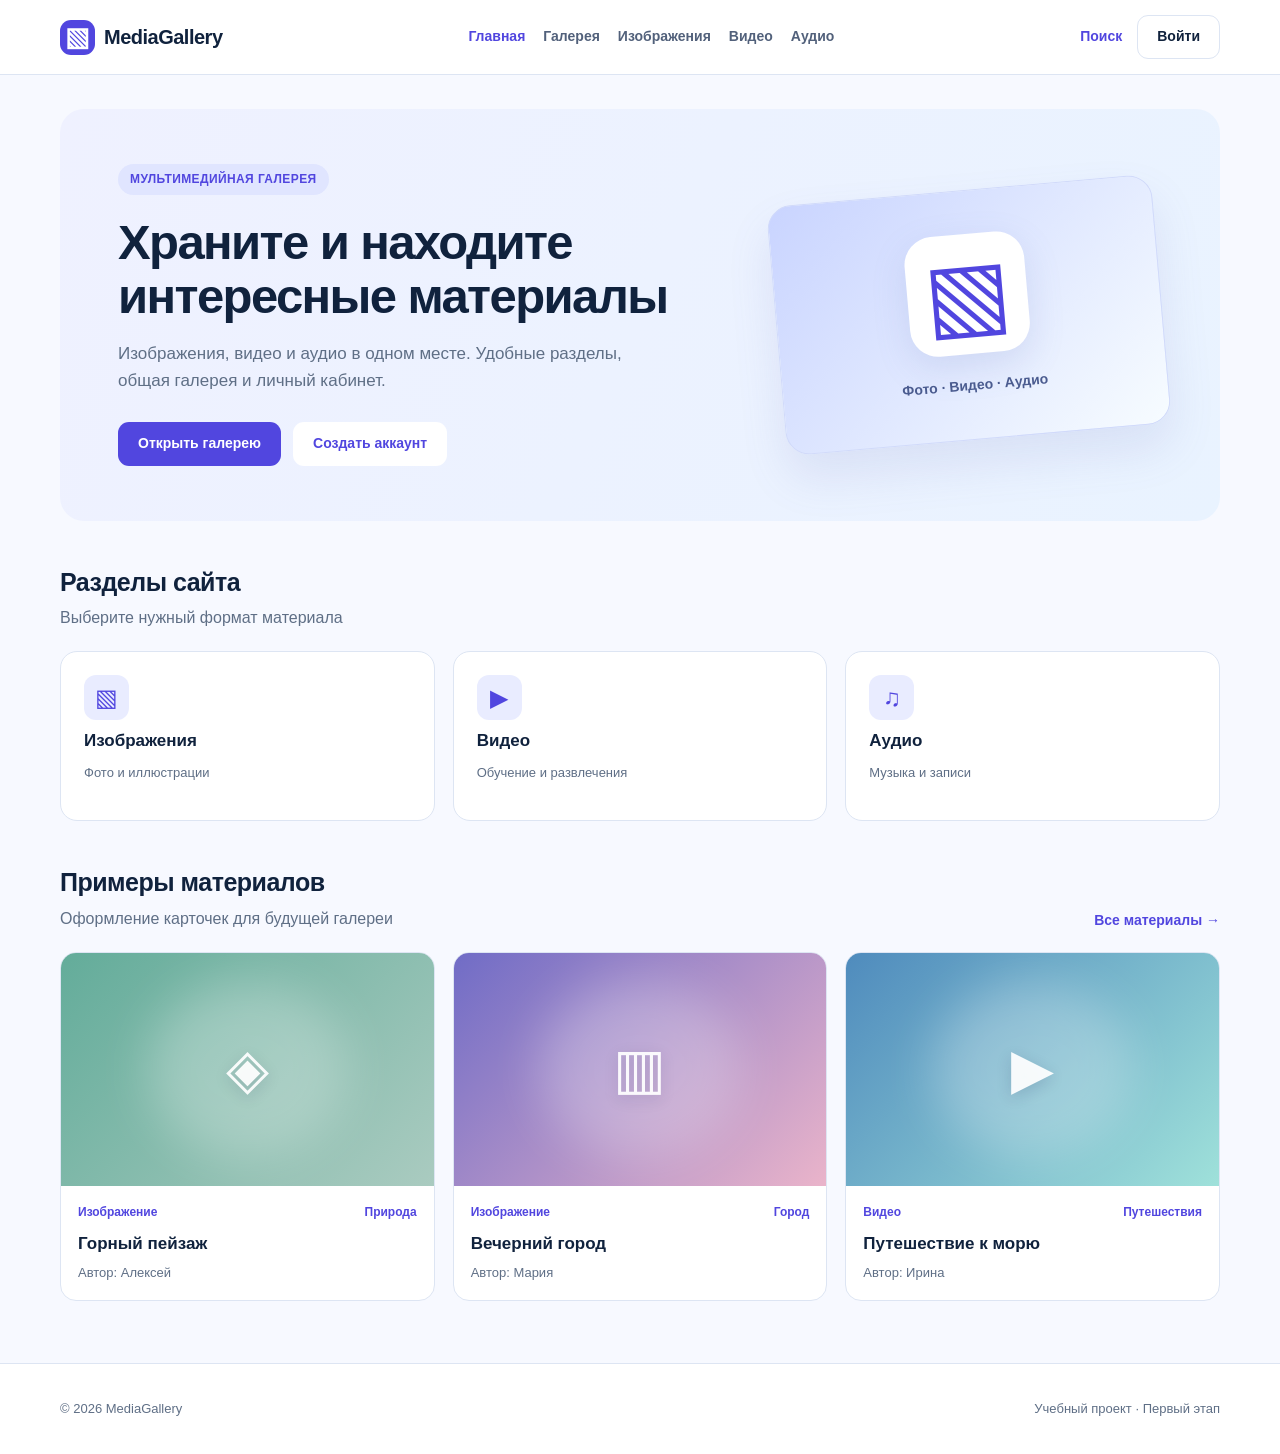
==== src/index.html @ 5745fc14 "Week 1: project structure, interface layouts and database schema" ====
<!DOCTYPE html>
<html lang="ru">
<head>
  <meta charset="UTF-8">
  <meta name="viewport" content="width=device-width, initial-scale=1.0">
  <meta name="description" content="MediaGallery — учебный проект мультимедийной галереи">
  <title>Главная — MediaGallery</title>
  <link rel="icon" type="image/svg+xml" href="assets/media/favicon.svg">
  <link rel="stylesheet" href="assets/css/style.css">
  <script src="assets/js/main.js" defer></script>
</head>
<body>
  <header class="site-header">
    <div class="container header-row">
      <a class="brand" href="index.html"><span class="brand-icon">▧</span> MediaGallery</a>
      <nav class="desktop-menu" aria-label="Основное меню">
        <a href="index.html" class="active" aria-current="page">Главная</a>
<a href="pages/gallery.html">Галерея</a>
<a href="pages/images.html">Изображения</a>
<a href="pages/videos.html">Видео</a>
<a href="pages/audio.html">Аудио</a>
      </nav>
      <div class="header-actions">
        <a class="header-link" href="pages/search.html">Поиск</a>
        <a class="button button--outline header-login" href="pages/login.html">Войти</a>
        <button class="menu-toggle" type="button" data-menu-toggle aria-label="Открыть меню" aria-expanded="false" aria-controls="mobile-menu">☰</button>
      </div>
    </div>
    <nav id="mobile-menu" class="mobile-menu container" aria-label="Мобильное меню" hidden>
      <a href="index.html" class="active" aria-current="page">Главная</a>
<a href="pages/gallery.html">Галерея</a>
<a href="pages/images.html">Изображения</a>
<a href="pages/videos.html">Видео</a>
<a href="pages/audio.html">Аудио</a>
<a href="pages/search.html">Поиск</a>
<a href="pages/login.html">Вход</a>
<a href="pages/register.html">Регистрация</a>
<a href="pages/profile.html">Личный кабинет</a>
<a href="pages/upload.html">Добавить материал</a>
    </nav>
  </header>
  <main class="container"><section class="hero">
  <div class="hero-copy"><span class="eyebrow">Мультимедийная галерея</span>
    <h1>Храните и находите интересные материалы</h1>
    <p>Изображения, видео и аудио в одном месте. Удобные разделы, общая галерея и личный кабинет.</p>
    <div class="hero-actions">
      <a class="button button--primary" href="pages/gallery.html">Открыть галерею</a>
      <a class="button button--light" href="pages/register.html">Создать аккаунт</a>
    </div>
  </div>
  <div class="hero-picture" aria-hidden="true"><div class="hero-symbol">▧</div><div class="hero-caption">Фото · Видео · Аудио</div></div>
</section>
<section class="section-block"><div class="section-heading"><h2>Разделы сайта</h2><p>Выберите нужный формат материала</p></div>
<div class="category-grid">
<a class="category-item" href="pages/images.html"><span class="category-icon">▧</span><strong>Изображения</strong><span>Фото и иллюстрации</span></a>
<a class="category-item" href="pages/videos.html"><span class="category-icon">▶</span><strong>Видео</strong><span>Обучение и развлечения</span></a>
<a class="category-item" href="pages/audio.html"><span class="category-icon">♫</span><strong>Аудио</strong><span>Музыка и записи</span></a>
</div></section>
<section class="section-block"><div class="section-heading section-heading--row"><div><h2>Примеры материалов</h2><p>Оформление карточек для будущей галереи</p></div><a class="text-link" href="pages/gallery.html">Все материалы →</a></div><div class="card-grid"><article class="media-card">
  <a class="card-image card-image--nature" href="pages/images.html" aria-label="Открыть раздел изображение"><span>◈</span></a>
  <div class="card-content">
    <div class="card-details"><span>Изображение</span><span>Природа</span></div>
    <h3>Горный пейзаж</h3>
    <p>Автор: Алексей</p>
  </div>
</article>
<article class="media-card">
  <a class="card-image card-image--city" href="pages/images.html" aria-label="Открыть раздел изображение"><span>▥</span></a>
  <div class="card-content">
    <div class="card-details"><span>Изображение</span><span>Город</span></div>
    <h3>Вечерний город</h3>
    <p>Автор: Мария</p>
  </div>
</article>
<article class="media-card">
  <a class="card-image card-image--water" href="pages/videos.html" aria-label="Открыть раздел видео"><span>▶</span></a>
  <div class="card-content">
    <div class="card-details"><span>Видео</span><span>Путешествия</span></div>
    <h3>Путешествие к морю</h3>
    <p>Автор: Ирина</p>
  </div>
</article></div></section></main>
  <footer class="site-footer">
    <div class="container footer-row"><span>© 2026 MediaGallery</span><span>Учебный проект · Первый этап</span></div>
  </footer>
</body>
</html>
---- src/assets/css/style.css ----
:root {
  --background: #f7f9ff;
  --surface: #ffffff;
  --text: #10223d;
  --muted: #5f6f86;
  --primary: #5146df;
  --border: #dde5f3;
}
* { box-sizing: border-box; }
[hidden] { display: none !important; }
html { scroll-behavior: smooth; }
body { margin: 0; background: var(--background); color: var(--text); font: 16px/1.55 Arial, sans-serif; }
a { text-decoration: none; color: inherit; }
button, input, select, textarea { font: inherit; }
button { cursor: pointer; }
button:disabled { cursor: not-allowed; opacity: .55; }
.container { width: min(1160px, calc(100% - 40px)); margin-inline: auto; }
.site-header { background: var(--surface); border-bottom: 1px solid var(--border); position: relative; z-index: 5; }
.header-row { display: flex; align-items: center; justify-content: space-between; min-height: 74px; gap: 20px; }
.brand { display: inline-flex; align-items: center; gap: 9px; font-weight: 800; font-size: 20px; letter-spacing: -.5px; white-space: nowrap; }
.brand-icon { display: grid; place-items: center; width: 35px; height: 35px; background: var(--primary); border-radius: 11px; color: white; font-size: 26px; line-height: 1; }
.desktop-menu { display: flex; align-items: center; gap: 18px; }
.desktop-menu a { font-size: 14px; color: #52617b; font-weight: 600; }
.desktop-menu a:hover, .desktop-menu a.active { color: var(--primary); }
.header-actions { display: flex; align-items: center; gap: 15px; }
.header-link, .text-link { color: var(--primary); font-weight: 700; font-size: 14px; }
.button { display: inline-flex; justify-content: center; align-items: center; min-height: 42px; padding: 10px 19px; border-radius: 11px; font-size: 14px; font-weight: 700; border: 1px solid transparent; }
.button--primary { color: white; background: var(--primary); }
.button--primary:not(:disabled):hover { background: #4237c5; }
.button--outline { border-color: var(--border); background: white; }
.button--light { background: white; color: var(--primary); }
.menu-toggle { display: none; border: 0; background: #edf1ff; color: var(--primary); border-radius: 8px; width: 42px; height: 42px; font-size: 23px; }
.mobile-menu { padding-block: 12px 20px; display: grid; grid-template-columns: repeat(2, 1fr); gap: 6px; }
.mobile-menu a { padding: 10px 12px; border-radius: 8px; }
.mobile-menu a.active, .mobile-menu a:hover { background: #eaf0ff; color: var(--primary); }
main.container { min-height: calc(100vh - 166px); padding-block: 34px 62px; }
.hero { min-height: 368px; border-radius: 24px; padding: 55px 58px; background: linear-gradient(115deg,#eff1ff 0%,#e9f3ff 100%); display: grid; grid-template-columns: 1.3fr .8fr; align-items: center; gap: 30px; overflow: hidden; }
.eyebrow { display: inline-block; color: var(--primary); background: #e0e5ff; font-size: 12px; font-weight: 800; letter-spacing: .4px; text-transform: uppercase; border-radius: 999px; padding: 6px 12px; }
.hero h1 { margin: 20px 0 14px; font-size: clamp(31px,4vw,49px); line-height: 1.12; letter-spacing: -1.6px; max-width: 620px; }
.hero p { max-width: 540px; color: var(--muted); font-size: 17px; }
.hero-actions { display: flex; flex-wrap: wrap; gap: 12px; margin-top: 28px; }
.hero-picture { min-height: 250px; display: flex; flex-direction: column; justify-content: center; align-items: center; transform: rotate(-5deg); border: 1px solid #d1dafa; border-radius: 24px; background: linear-gradient(135deg,#c9d4ff,#f7fcff); box-shadow: 0 24px 45px #6673bd22; }
.hero-symbol { display: grid; place-items: center; background: white; color: var(--primary); width: 120px; height: 120px; border-radius: 28px; font-size: 92px; line-height: 1; box-shadow: 0 12px 35px #717dc02c; }
.hero-caption { margin-top: 21px; font-size: 14px; font-weight: 700; color: #4a5b8f; }
.section-block { margin-top: 42px; }
.section-heading { margin-bottom: 20px; }
.section-heading h2 { margin: 0 0 5px; font-size: 25px; letter-spacing: -.5px; }
.section-heading p, .page-heading p { margin: 0; color: var(--muted); }
.section-heading--row { display: flex; align-items: end; justify-content: space-between; gap: 18px; }
.category-grid { display: grid; grid-template-columns: repeat(3,1fr); gap: 18px; }
.category-item { display: flex; flex-direction: column; min-height: 170px; padding: 23px; gap: 8px; background: white; border: 1px solid var(--border); border-radius: 17px; transition: transform .18s; }
.category-item:hover,.media-card:hover { transform: translateY(-3px); }
.category-icon { display: grid; place-items: center; width: 45px; height: 45px; border-radius: 12px; background: #e9ecff; color: var(--primary); font-size: 24px; }
.category-item strong { font-size: 17px; }
.category-item > span:last-child { color: var(--muted); font-size: 13px; }
.card-grid { display: grid; grid-template-columns: repeat(3,minmax(0,1fr)); gap: 18px; }
.media-card { min-width: 0; border: 1px solid var(--border); border-radius: 16px; overflow: hidden; background: white; transition: transform .18s; }
.card-image { position: relative; display: grid; place-items: center; aspect-ratio: 16/10; overflow: hidden; }
.card-image::after { content: ""; position: absolute; inset: 12% 23%; border-radius: 50%; background: #ffffff40; filter: blur(24px); }
.card-image span { position: relative; z-index: 1; font-size: 56px; color: #ffffffed; text-shadow: 0 4px 15px #141b4b26; }
.card-image--nature { background: linear-gradient(135deg,#63ac9a,#aacbc0); }
.card-image--city { background: linear-gradient(135deg,#706cc6,#eab4ca); }
.card-image--water { background: linear-gradient(135deg,#4f8bbd,#9fe1da); }
.card-image--photo { background: linear-gradient(135deg,#6f89d9,#aeadff); }
.card-image--music { background: linear-gradient(135deg,#a063c1,#dd93cc); }
.card-image--forest { background: linear-gradient(135deg,#5b9d8e,#a9d1a2); }
.card-content { padding: 17px; }
.card-details { display: flex; justify-content: space-between; gap: 8px; color: var(--primary); font-size: 12px; font-weight: 700; }
.card-content h3 { margin: 10px 0 5px; font-size: 17px; }
.card-content p { margin: 0; color: var(--muted); font-size: 13px; }
.page-heading { padding-block: 25px 12px; }
.page-heading h1 { font-size: clamp(29px,4vw,40px); letter-spacing: -.8px; margin: 14px 0 7px; }
.form-panel, .profile-panel, .empty-state, .search-control { background: white; border: 1px solid var(--border); border-radius: 17px; }
.form-panel { width: min(480px,100%); padding: 27px; margin: 24px 0 10px; }
.form-panel--wide { width: min(700px,100%); }
.form-panel h2 { margin: 0 0 20px; font-size: 22px; }
.form-grid { display: grid; gap: 16px; }
.field { display: grid; gap: 7px; font-size: 14px; font-weight: 700; }
.field input,.field select,.field textarea { width: 100%; min-height: 43px; padding: 10px 12px; background: #f9faff; border: 1px solid #d8e1f3; border-radius: 9px; color: var(--text); outline-color: var(--primary); }
.field textarea { resize: vertical; }
.form-columns { display: grid; grid-template-columns: repeat(2,minmax(0,1fr)); gap: 15px; }
.form-grid .button { width: 100%; }
.form-note { color: var(--muted); font-size: 12px; margin: -5px 0 0; }
.under-form { margin-bottom: 0; font-size: 14px; }
.under-form a { color: var(--primary); font-weight: 700; }
.profile-panel { display: flex; align-items: center; gap: 18px; padding: 26px; margin-top: 20px; }
.profile-avatar { display: grid; place-items: center; flex: 0 0 70px; height: 70px; background: #e5e7ff; color: var(--primary); font-size: 21px; font-weight: 800; border-radius: 50%; }
.profile-panel h2 { margin: 0; font-size: 20px; }
.profile-panel p { margin: 5px 0 0; color: var(--muted); }
.empty-state { text-align: center; padding: 42px 20px; }
.empty-state > span { color: #a5b0de; font-size: 56px; display: inline-block; line-height: 1.2; }
.empty-state p { color: var(--muted); }
.search-layout { margin-top: 22px; display: grid; gap: 22px; }
.search-control { display: flex; align-items: center; gap: 10px; padding: 10px 17px; }
.search-control span { color: var(--primary); font-size: 25px; }
.search-control input { width: 100%; border: 0; outline: 0; min-height: 34px; background: none; }
.site-footer { border-top: 1px solid var(--border); background: white; color: var(--muted); font-size: 13px; }
.footer-row { min-height: 90px; display: flex; justify-content: space-between; align-items: center; gap: 12px; }
@media (max-width: 950px) {
  .desktop-menu, .header-link { display: none; }
  .menu-toggle { display: block; }
  .card-grid { grid-template-columns: repeat(2,minmax(0,1fr)); }
  .hero { padding: 40px; }
}
@media (max-width: 640px) {
  .container { width: calc(100% - 28px); }
  .header-row { min-height: 64px; }
  .header-login { display: none; }
  .brand { font-size: 18px; }
  main.container { padding-block: 20px 40px; }
  .hero { padding: 30px 23px; display: block; }
  .hero h1 { letter-spacing: -.8px; }
  .hero p { font-size: 15px; }
  .hero-picture { display: none; }
  .section-block { margin-top: 32px; }
  .category-grid, .card-grid, .form-columns { grid-template-columns: 1fr; }
  .section-heading--row { align-items: start; flex-direction: column; gap: 8px; }
  .form-panel { padding: 22px 18px; }
  .footer-row { padding-block: 22px; flex-direction: column; align-items: flex-start; justify-content: center; }
}
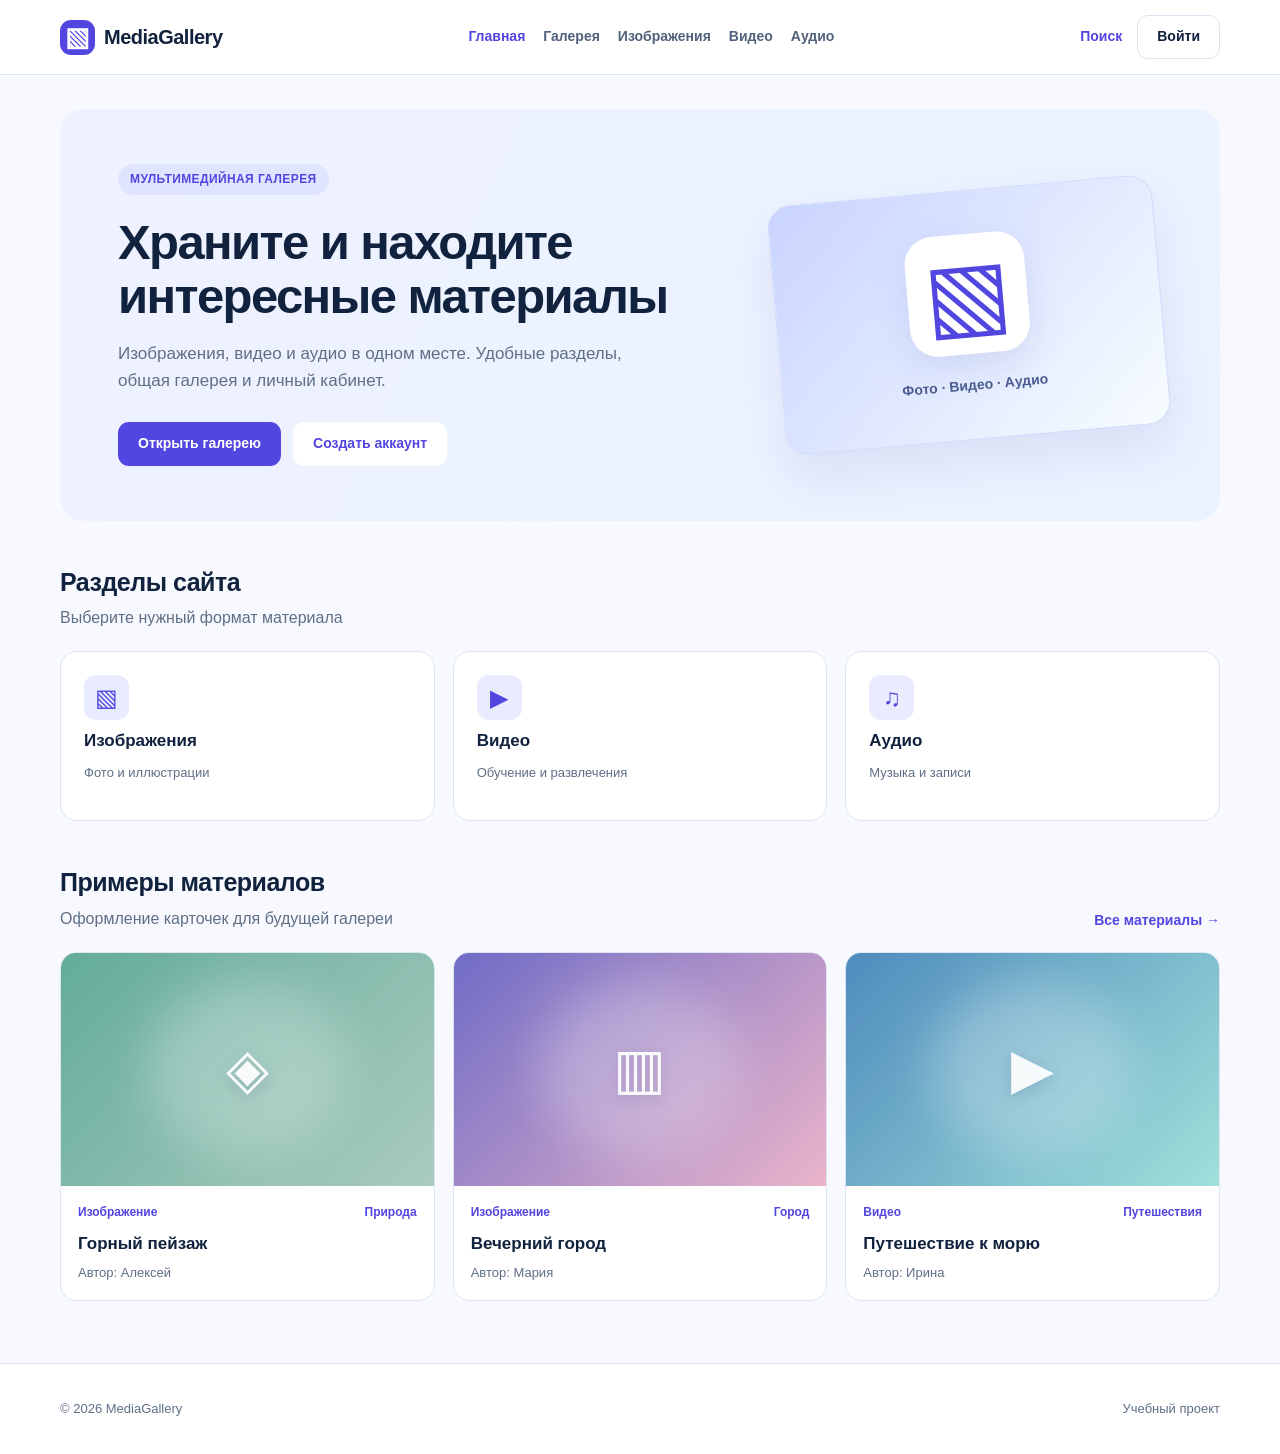
==== commit e987f555: "Week 2: users, database and materials gallery" ====
--- a/src/index.html
+++ b/src/index.html
@@ -81,7 +81,7 @@
   </div>
 </article></div></section></main>
   <footer class="site-footer">
-    <div class="container footer-row"><span>© 2026 MediaGallery</span><span>Учебный проект · Первый этап</span></div>
+    <div class="container footer-row"><span>© 2026 MediaGallery</span><span>Учебный проект</span></div>
   </footer>
 </body>
 </html>
--- a/src/assets/css/style.css
+++ b/src/assets/css/style.css
@@ -94,6 +94,23 @@
 .search-control { display: flex; align-items: center; gap: 10px; padding: 10px 17px; }
 .search-control span { color: var(--primary); font-size: 25px; }
 .search-control input { width: 100%; border: 0; outline: 0; min-height: 34px; background: none; }
+
+.form-message.message-error { color: #b42332; }
+.form-message { color: var(--muted); margin: 0; font-size: 14px; }
+.card-image--image { background: linear-gradient(135deg,#63ac9a,#aacbc0); }
+.card-image--video { background: linear-gradient(135deg,#4f8bbd,#9fe1da); }
+.card-image--audio { background: linear-gradient(135deg,#a063c1,#dd93cc); }
+.card-image img { width: 100%; height: 100%; object-fit: cover; position: absolute; inset: 0; z-index: 1; }
+.detail-panel { background: white; border: 1px solid var(--border); border-radius: 17px; padding: 28px; max-width: 840px; }
+.detail-panel h1 { margin: 0 0 8px; font-size: 29px; }
+.detail-meta { color: var(--muted); font-size: 14px; }
+.detail-view { margin-top: 24px; }
+.detail-media { display: block; max-width: 100%; max-height: 520px; width: auto; border-radius: 12px; }
+video.detail-media { width: 100%; background: #172039; }
+.detail-audio { width: 100%; }
+.profile-panel { flex-wrap: wrap; }
+#logout-button { margin-left: auto; }
+
 .site-footer { border-top: 1px solid var(--border); background: white; color: var(--muted); font-size: 13px; }
 .footer-row { min-height: 90px; display: flex; justify-content: space-between; align-items: center; gap: 12px; }
 @media (max-width: 950px) {
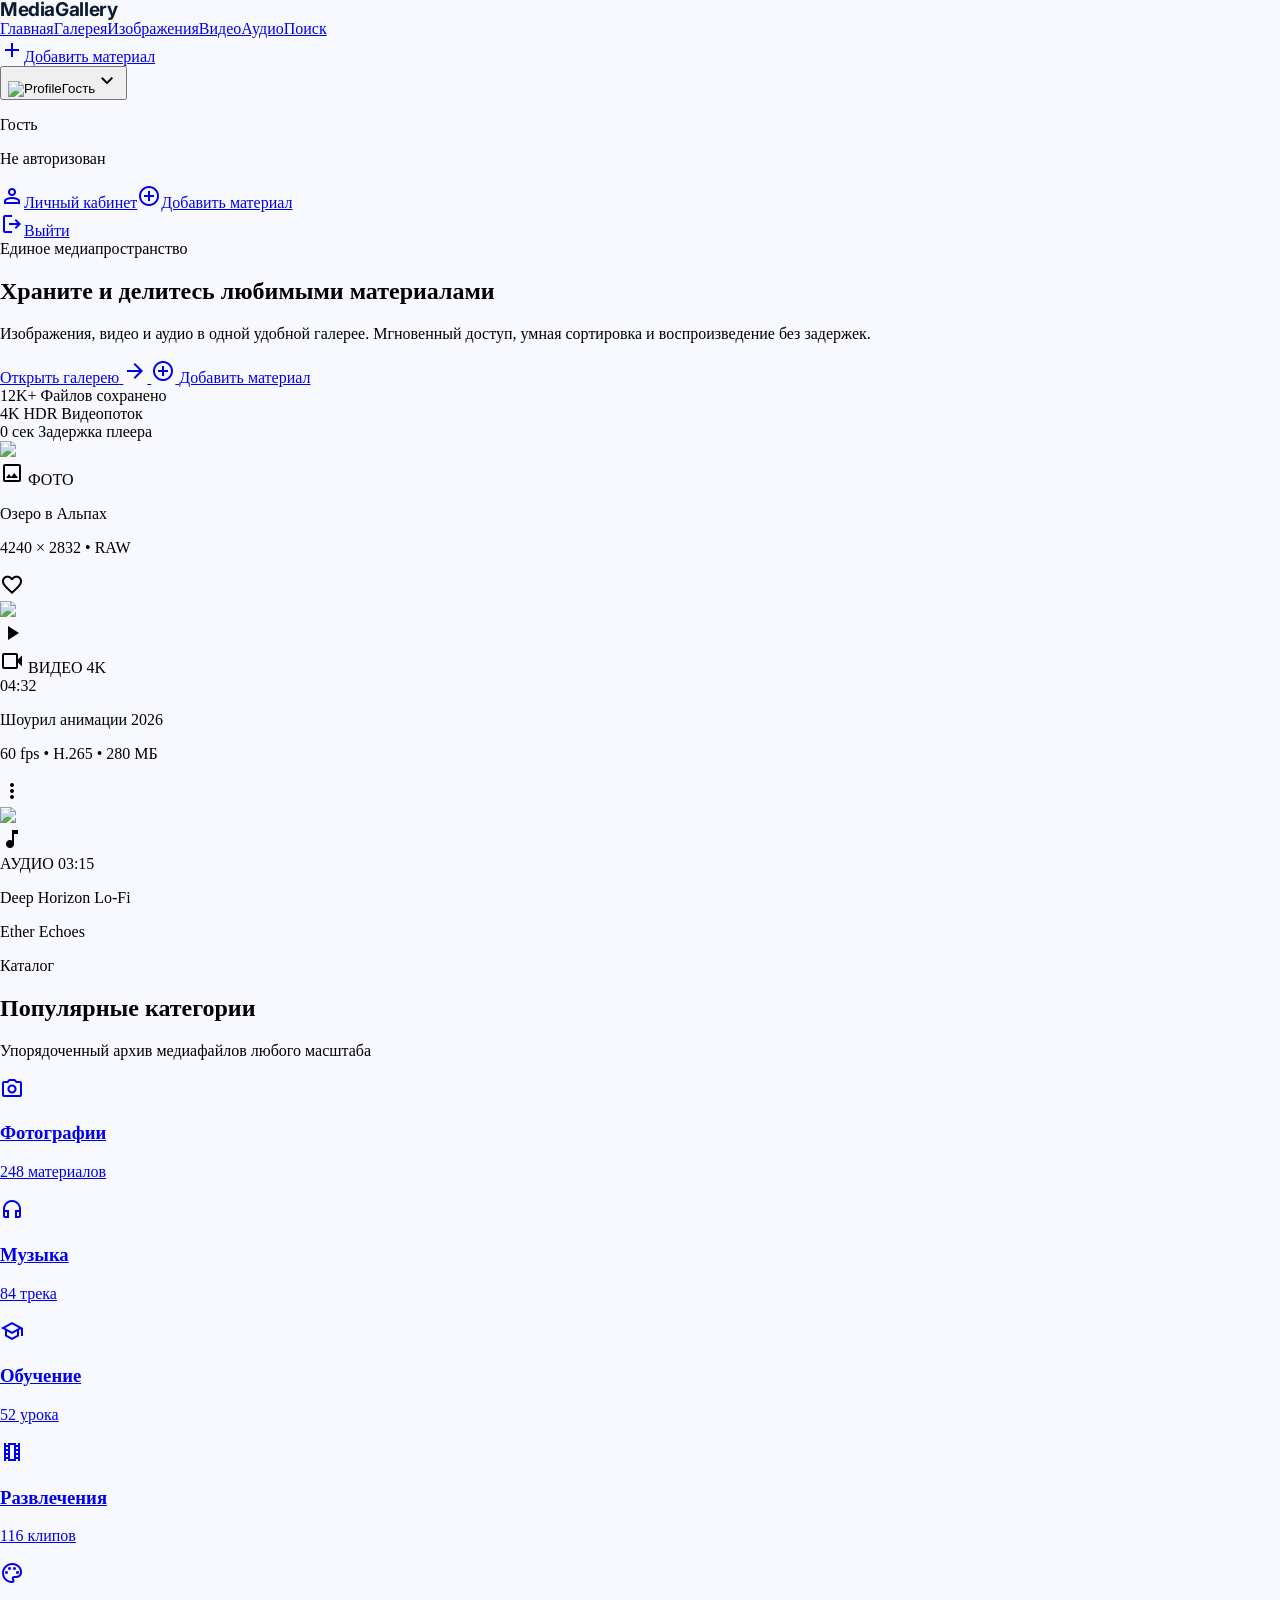
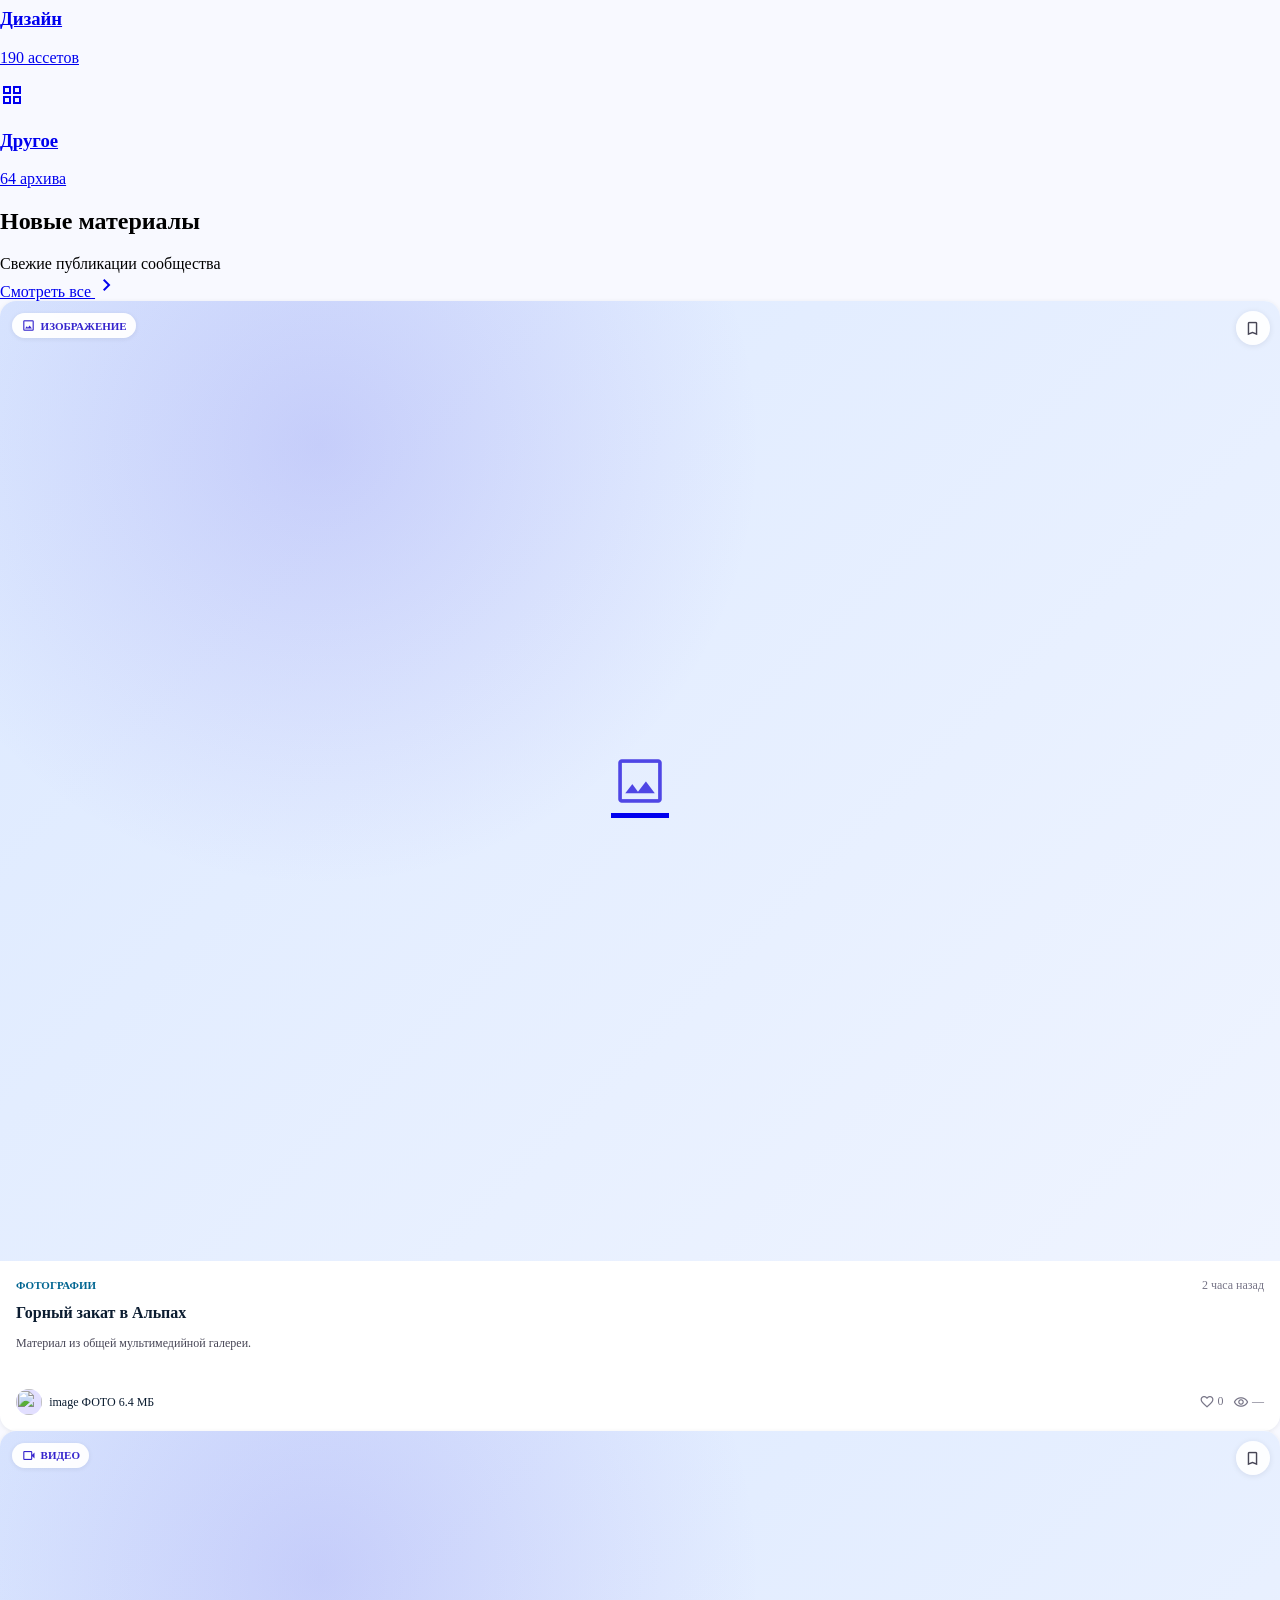
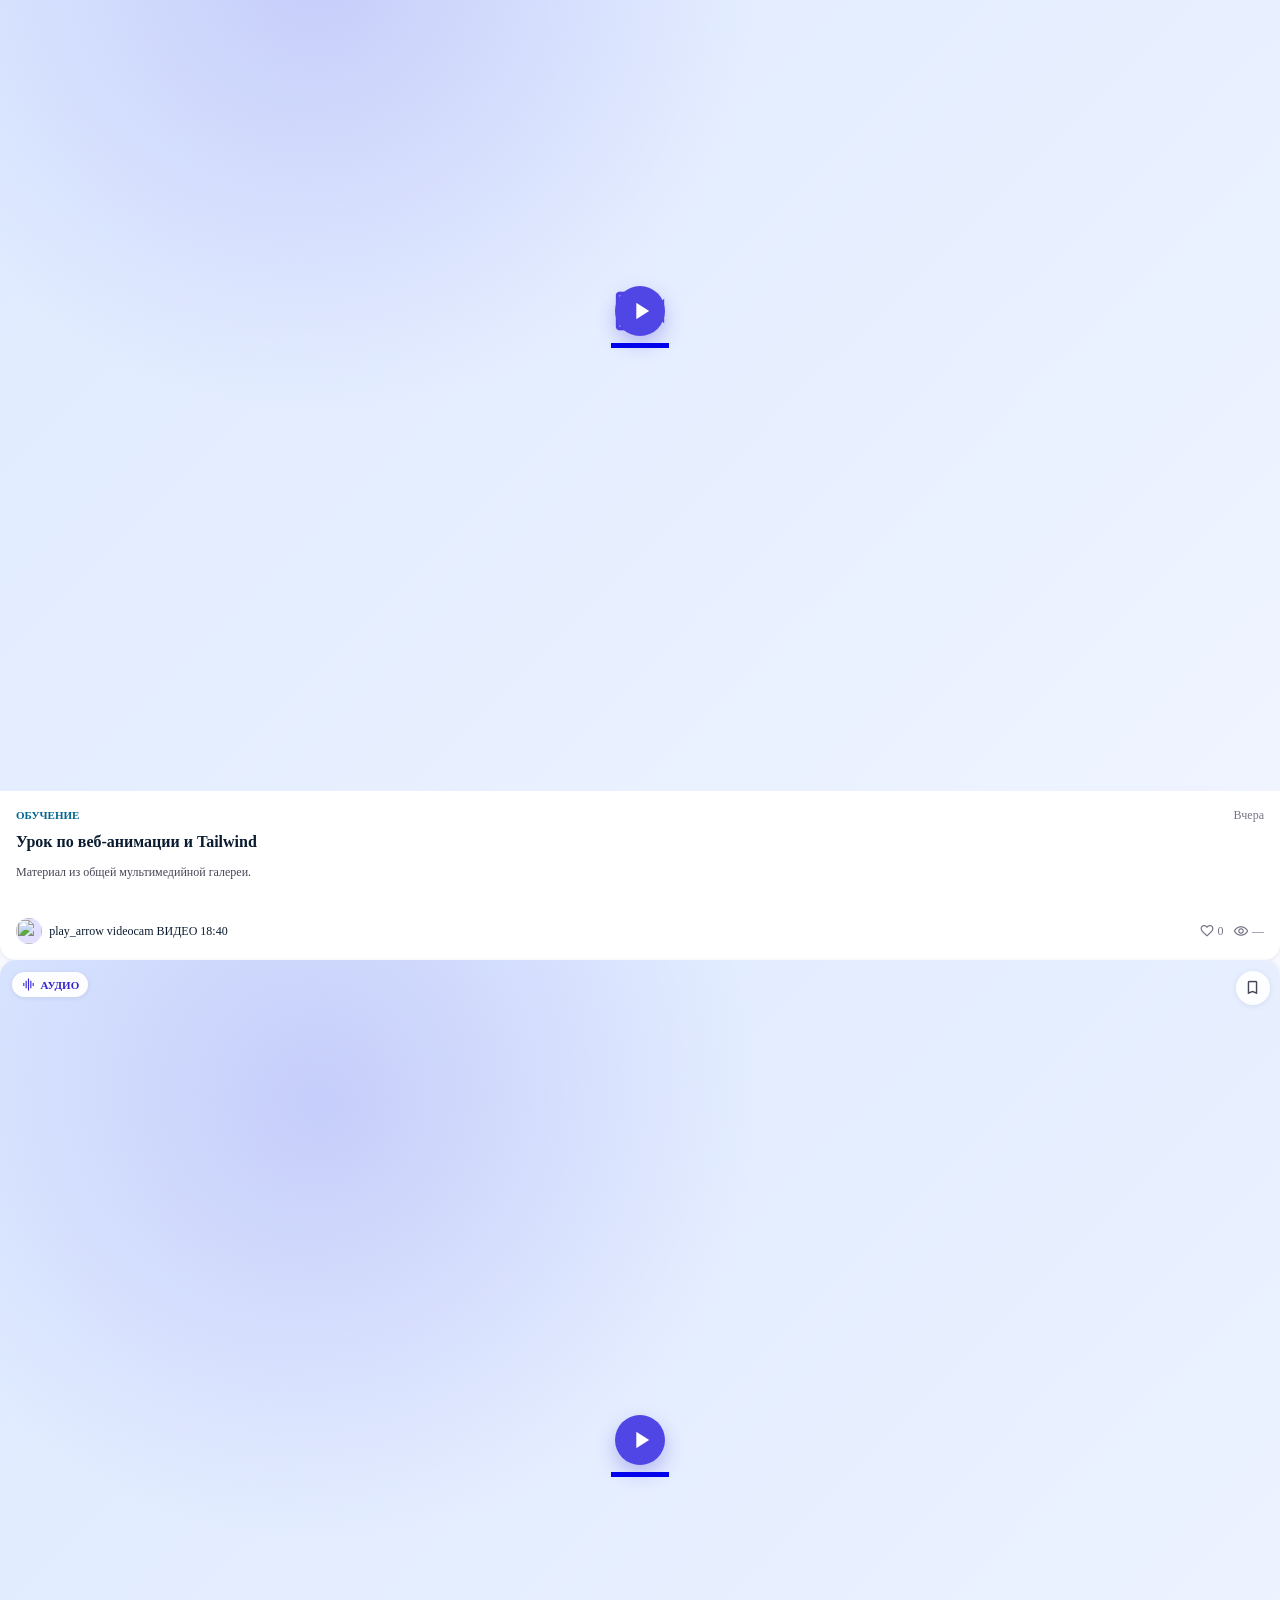
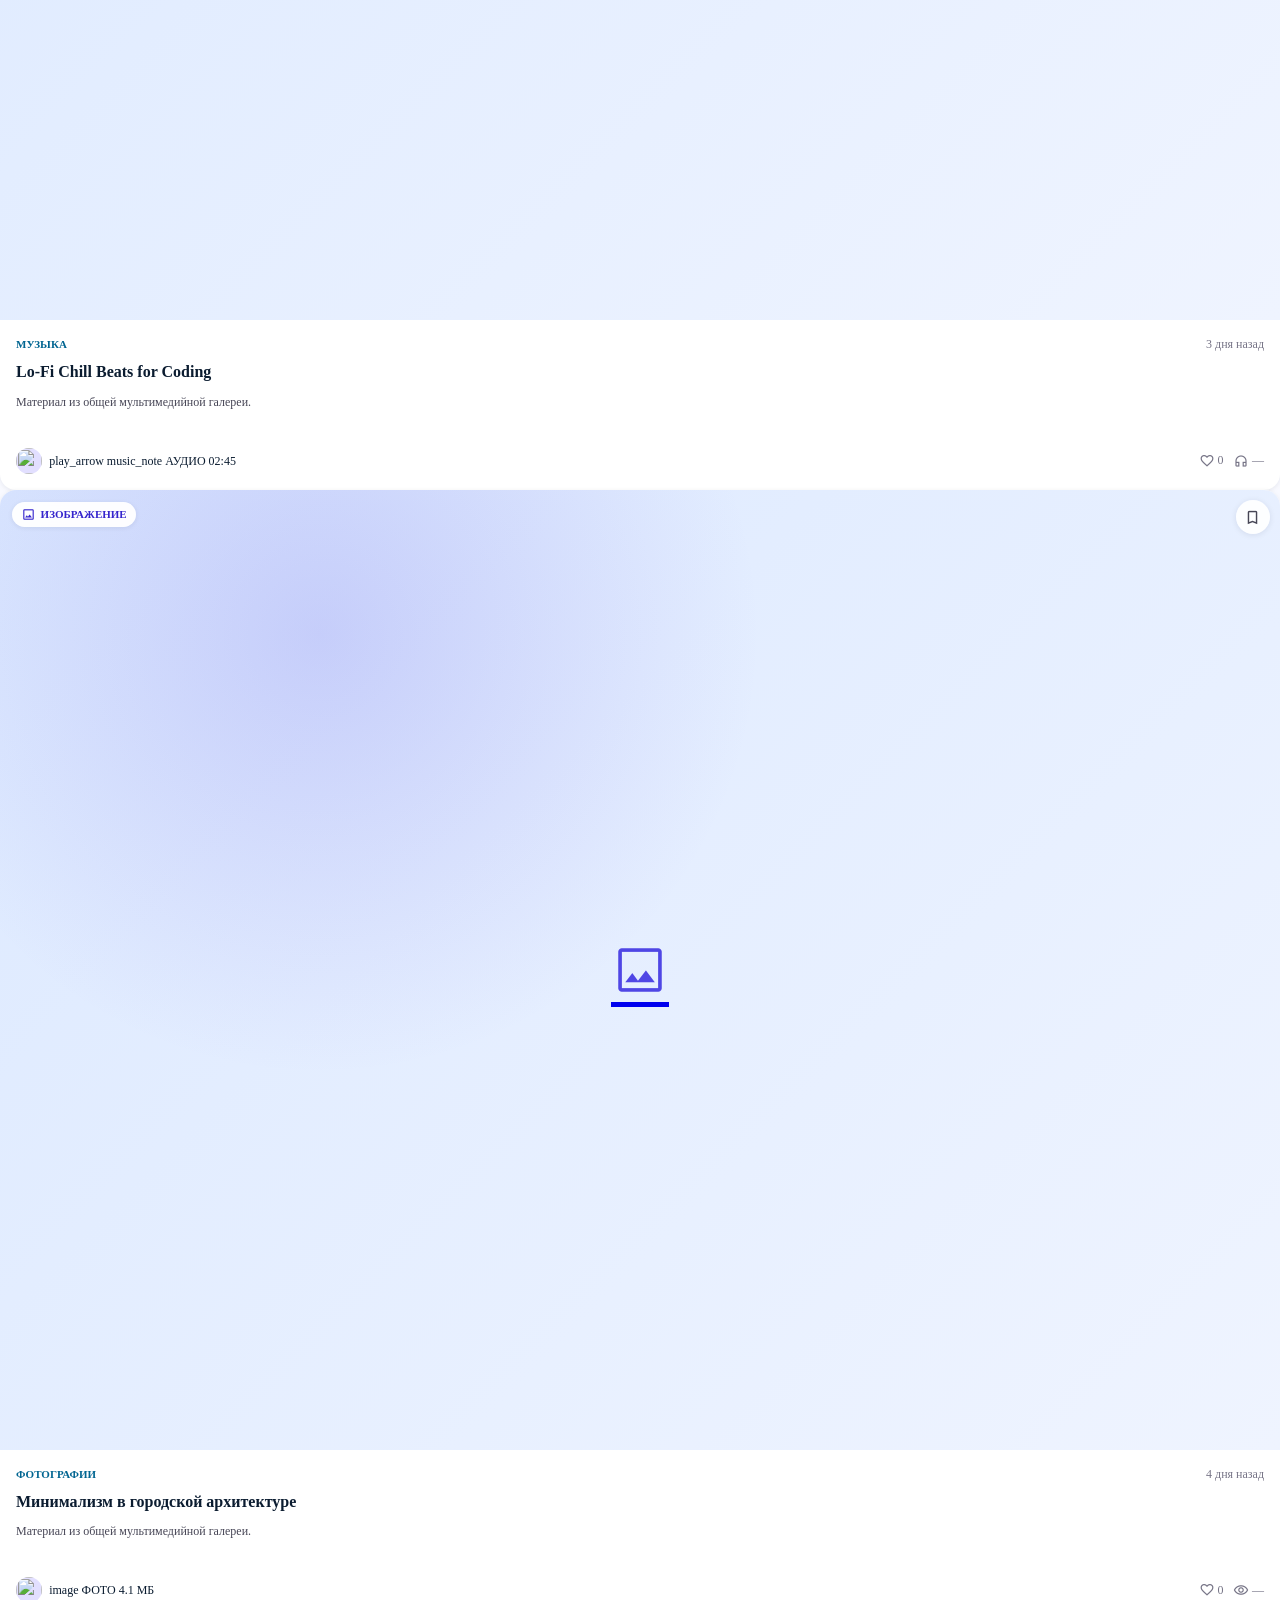
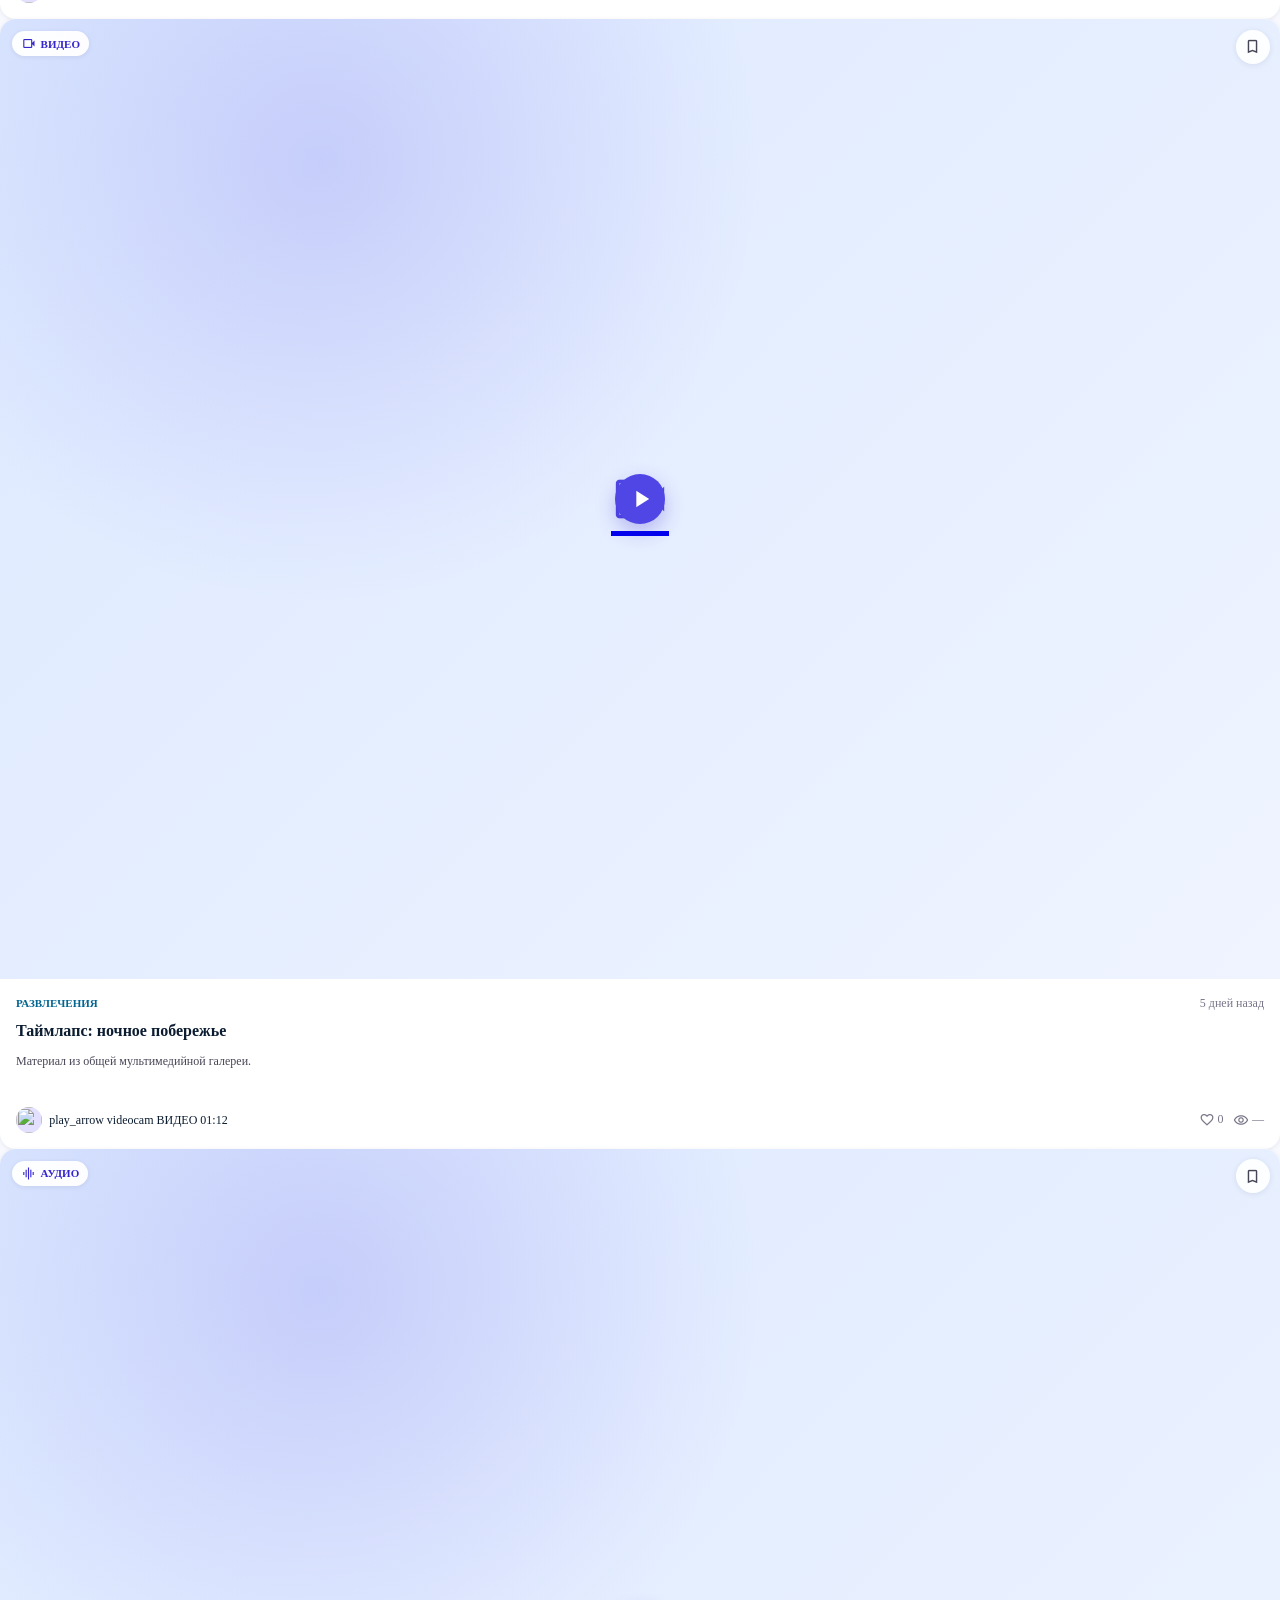
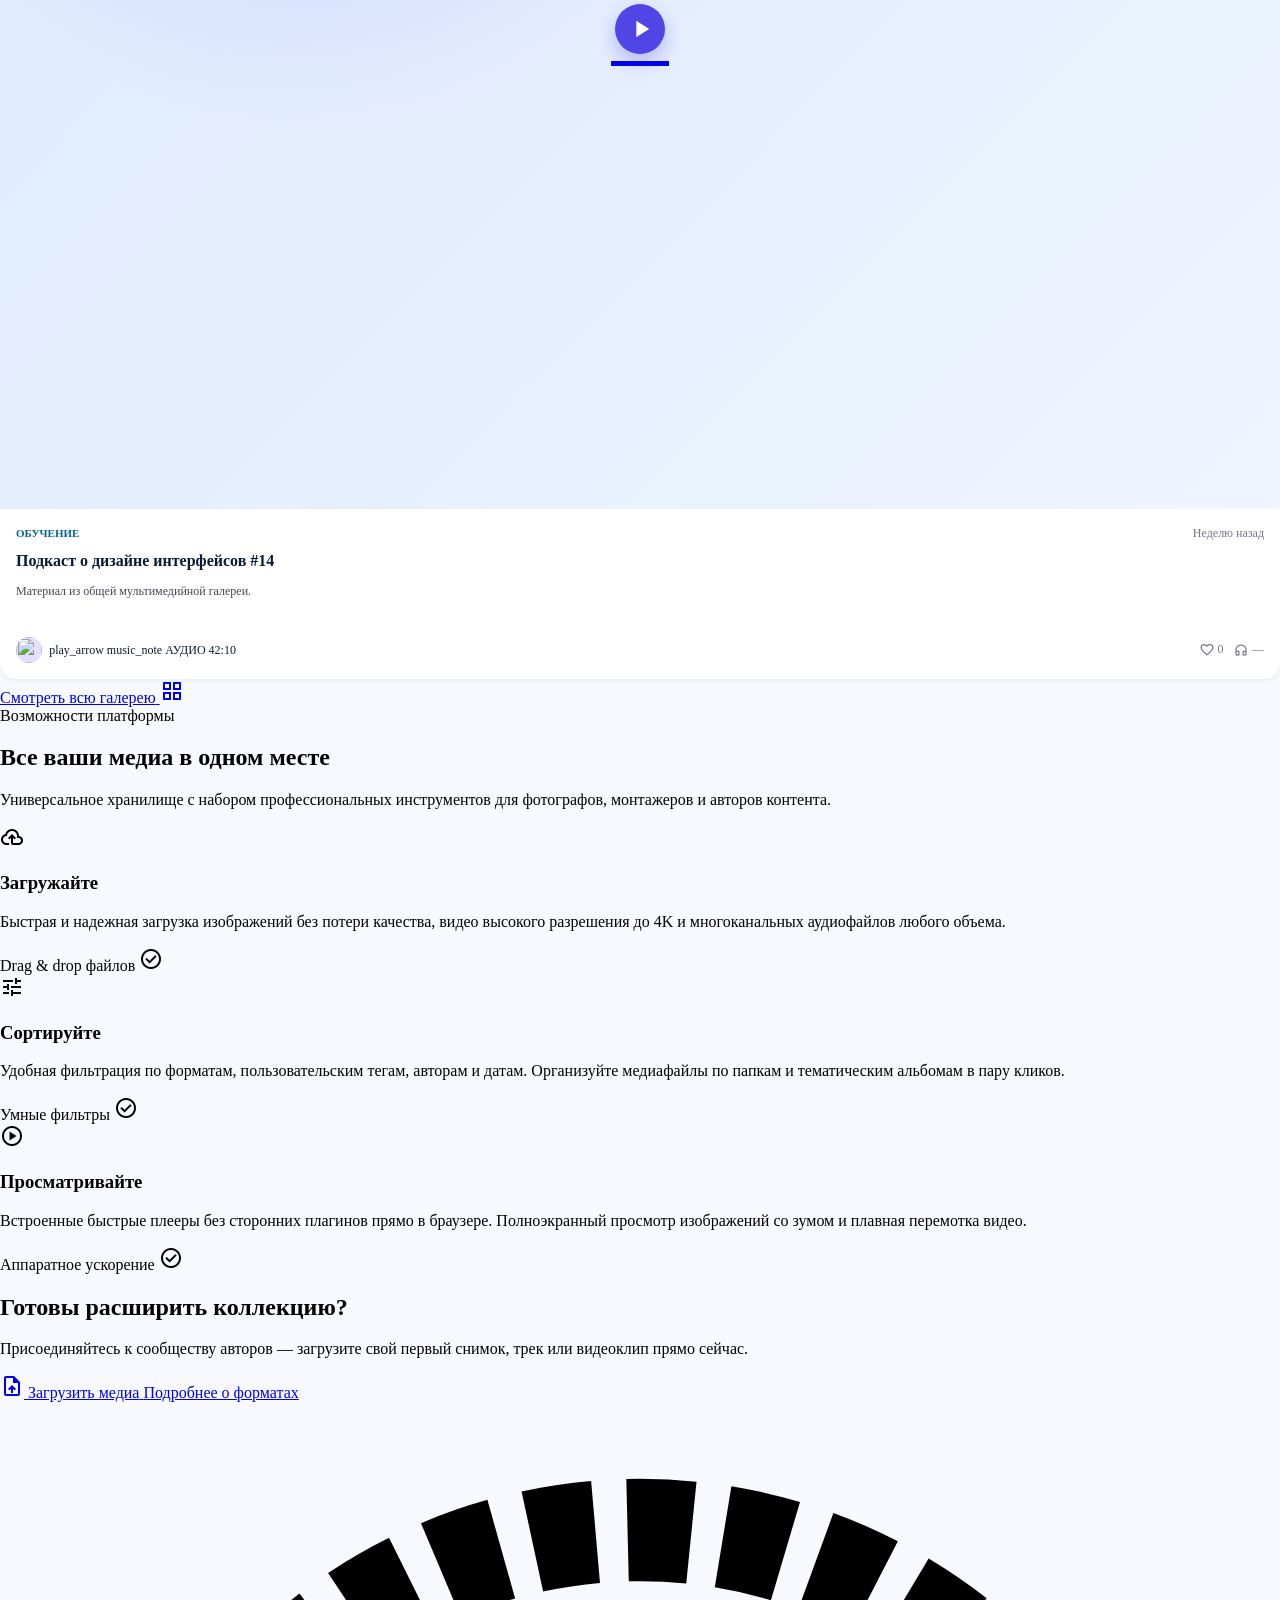
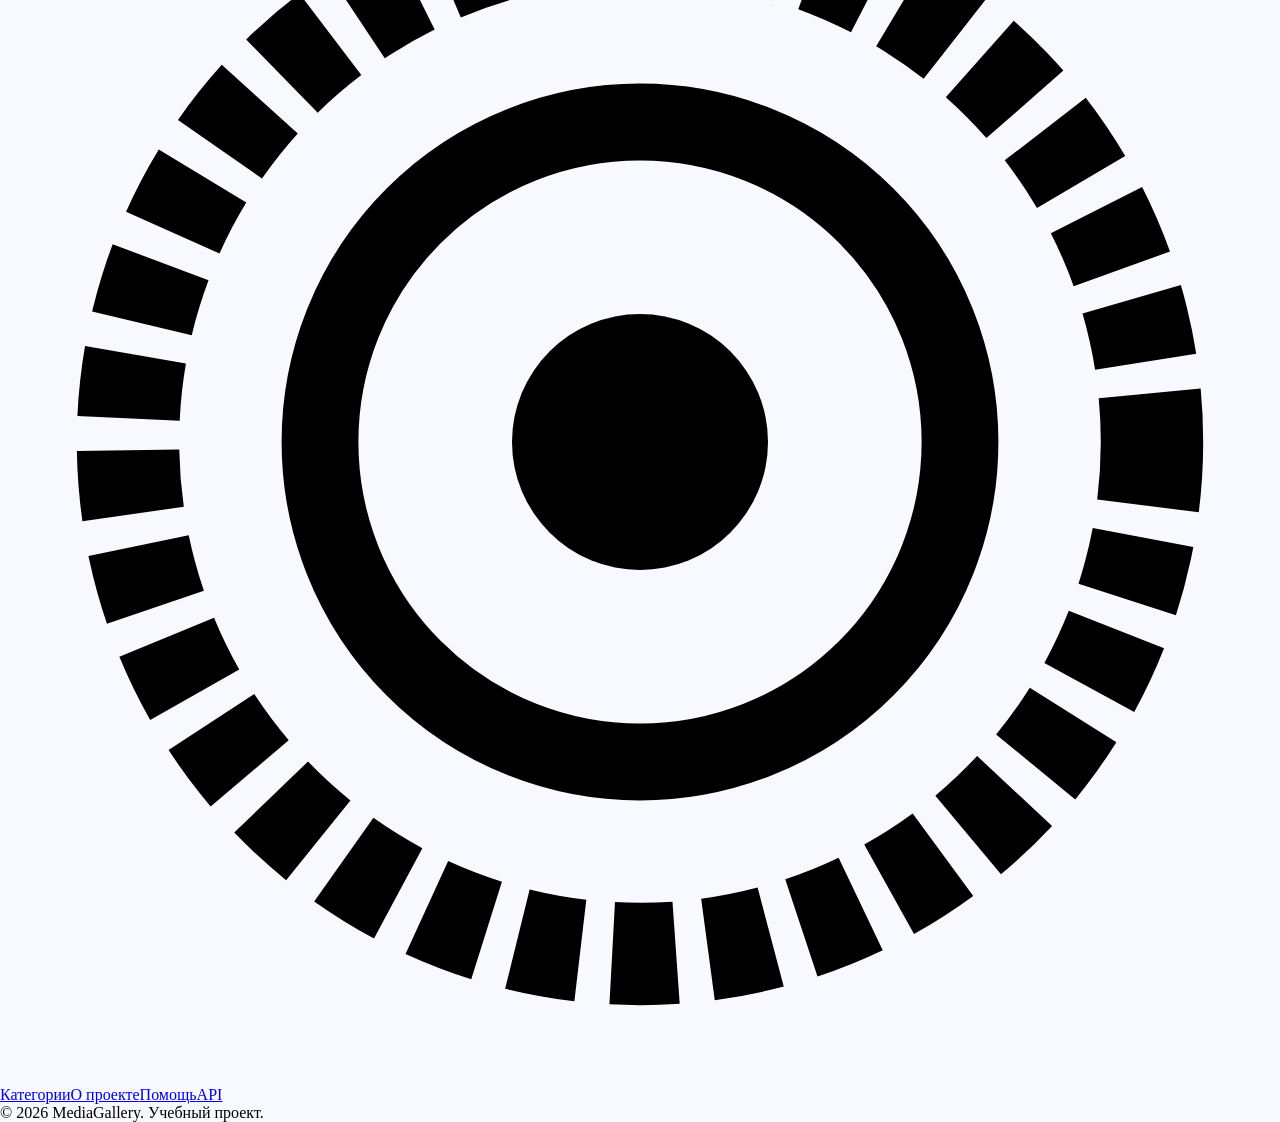
==== commit 04aba277: "Week 2: use original MediaGallery interface and user/materials code" ====
--- a/src/index.html
+++ b/src/index.html
@@ -1,87 +1,873 @@
-<!DOCTYPE html>
-<html lang="ru">
-<head>
-  <meta charset="UTF-8">
-  <meta name="viewport" content="width=device-width, initial-scale=1.0">
-  <meta name="description" content="MediaGallery — учебный проект мультимедийной галереи">
-  <title>Главная — MediaGallery</title>
-  <link rel="icon" type="image/svg+xml" href="assets/media/favicon.svg">
-  <link rel="stylesheet" href="assets/css/style.css">
-  <script src="assets/js/main.js" defer></script>
-</head>
-<body>
-  <header class="site-header">
-    <div class="container header-row">
-      <a class="brand" href="index.html"><span class="brand-icon">▧</span> MediaGallery</a>
-      <nav class="desktop-menu" aria-label="Основное меню">
-        <a href="index.html" class="active" aria-current="page">Главная</a>
-<a href="pages/gallery.html">Галерея</a>
-<a href="pages/images.html">Изображения</a>
-<a href="pages/videos.html">Видео</a>
-<a href="pages/audio.html">Аудио</a>
-      </nav>
-      <div class="header-actions">
-        <a class="header-link" href="pages/search.html">Поиск</a>
-        <a class="button button--outline header-login" href="pages/login.html">Войти</a>
-        <button class="menu-toggle" type="button" data-menu-toggle aria-label="Открыть меню" aria-expanded="false" aria-controls="mobile-menu">☰</button>
-      </div>
-    </div>
-    <nav id="mobile-menu" class="mobile-menu container" aria-label="Мобильное меню" hidden>
-      <a href="index.html" class="active" aria-current="page">Главная</a>
-<a href="pages/gallery.html">Галерея</a>
-<a href="pages/images.html">Изображения</a>
-<a href="pages/videos.html">Видео</a>
-<a href="pages/audio.html">Аудио</a>
-<a href="pages/search.html">Поиск</a>
-<a href="pages/login.html">Вход</a>
-<a href="pages/register.html">Регистрация</a>
-<a href="pages/profile.html">Личный кабинет</a>
-<a href="pages/upload.html">Добавить материал</a>
-    </nav>
-  </header>
-  <main class="container"><section class="hero">
-  <div class="hero-copy"><span class="eyebrow">Мультимедийная галерея</span>
-    <h1>Храните и находите интересные материалы</h1>
-    <p>Изображения, видео и аудио в одном месте. Удобные разделы, общая галерея и личный кабинет.</p>
-    <div class="hero-actions">
-      <a class="button button--primary" href="pages/gallery.html">Открыть галерею</a>
-      <a class="button button--light" href="pages/register.html">Создать аккаунт</a>
-    </div>
-  </div>
-  <div class="hero-picture" aria-hidden="true"><div class="hero-symbol">▧</div><div class="hero-caption">Фото · Видео · Аудио</div></div>
-</section>
-<section class="section-block"><div class="section-heading"><h2>Разделы сайта</h2><p>Выберите нужный формат материала</p></div>
-<div class="category-grid">
-<a class="category-item" href="pages/images.html"><span class="category-icon">▧</span><strong>Изображения</strong><span>Фото и иллюстрации</span></a>
-<a class="category-item" href="pages/videos.html"><span class="category-icon">▶</span><strong>Видео</strong><span>Обучение и развлечения</span></a>
-<a class="category-item" href="pages/audio.html"><span class="category-icon">♫</span><strong>Аудио</strong><span>Музыка и записи</span></a>
-</div></section>
-<section class="section-block"><div class="section-heading section-heading--row"><div><h2>Примеры материалов</h2><p>Оформление карточек для будущей галереи</p></div><a class="text-link" href="pages/gallery.html">Все материалы →</a></div><div class="card-grid"><article class="media-card">
-  <a class="card-image card-image--nature" href="pages/images.html" aria-label="Открыть раздел изображение"><span>◈</span></a>
-  <div class="card-content">
-    <div class="card-details"><span>Изображение</span><span>Природа</span></div>
-    <h3>Горный пейзаж</h3>
-    <p>Автор: Алексей</p>
-  </div>
+<!DOCTYPE html><html lang="ru"><head><script>document.documentElement.classList.add("mg-preinit");</script><style>html.mg-preinit .desktop-view,html.mg-preinit .mobile-view{visibility:hidden!important}</style><meta charset="utf-8"/><meta content="width=device-width, initial-scale=1.0" name="viewport"/><meta content="web_standard" name="shell-type"/><link href="https://fonts.googleapis.com/css2?family=Material+Symbols+Outlined:opsz,wght,FILL,GRAD@20..48,100..700,0..1,-50..200" rel="stylesheet"/>
+<link href="https://fonts.googleapis.com/css2?family=Material+Symbols+Outlined:wght,FILL@100..700,0..1&display=swap" rel="stylesheet"/>
+<link href="https://fonts.googleapis.com/css2?family=Inter:wght@100..900&display=swap" rel="stylesheet"/><style>@layer base { html, body { margin: 0; padding: 0; } body { overscroll-behavior: none; } main > :first-child { margin-top: 0 !important; } main > :last-child { margin-bottom: 0 !important; } } ::-webkit-scrollbar { display: none; }</style><script src="https://cdn.tailwindcss.com"></script><script id="tailwind-config">tailwind.config = { darkMode: "class", theme: { extend: { "colors": { "on-primary-fixed": "#0f0069", "on-primary-fixed-variant": "#3323cc", "background": "#f8f9ff", "surface-container-highest": "#d3e4fe", "error-container": "#ffdad6", "on-secondary-container": "#004666", "on-secondary-fixed-variant": "#004c6e", "surface-container-low": "#eff4ff", "inverse-on-surface": "#eaf1ff", "on-secondary-fixed": "#001e2f", "on-surface-variant": "#464555", "on-tertiary-fixed": "#23005c", "primary-fixed-dim": "#c3c0ff", "secondary-fixed": "#c9e6ff", "surface-container-high": "#dce9ff", "on-tertiary-fixed-variant": "#5516be", "tertiary-fixed": "#e9ddff", "on-error-container": "#93000a", "surface-tint": "#4d44e3", "secondary": "#006591", "surface-container": "#e5eeff", "tertiary": "#571ac0", "tertiary-fixed-dim": "#d0bcff", "outline": "#777587", "surface-variant": "#d3e4fe", "primary": "#3525cd", "on-primary": "#ffffff", "on-surface": "#0b1c30", "inverse-primary": "#c3c0ff", "surface-bright": "#f8f9ff", "primary-fixed": "#e2dfff", "on-tertiary": "#ffffff", "inverse-surface": "#213145", "surface-dim": "#cbdbf5", "outline-variant": "#c7c4d8", "on-primary-container": "#dad7ff", "error": "#ba1a1a", "primary-container": "#4f46e5", "on-tertiary-container": "#e3d5ff", "tertiary-container": "#6f3dd9", "secondary-container": "#39b8fd", "surface": "#f8f9ff", "on-secondary": "#ffffff", "on-error": "#ffffff", "on-background": "#0b1c30", "secondary-fixed-dim": "#89ceff", "surface-container-lowest": "#ffffff" }, "borderRadius": { "DEFAULT": "0.25rem", "lg": "0.5rem", "xl": "0.75rem", "full": "9999px" }, "spacing": { "margin-mobile": "1rem", "gutter": "1.5rem", "gutter-mobile": "1rem", "margin": "2rem", "space-xs": "0.25rem", "space-md": "1rem", "space-lg": "1.5rem", "space-sm": "0.5rem", "space-xl": "2rem" }, "fontFamily": { "headline-lg-mobile": ["Inter"], "label-md": ["Inter"], "body-sm": ["Inter"], "body-lg": ["Inter"], "title-md": ["Inter"], "headline-md": ["Inter"], "headline-sm": ["Inter"], "label-caps": ["Inter"], "display": ["Inter"], "label-lg": ["Inter"], "body-md": ["Inter"], "headline-lg": ["Inter"] }, "fontSize": { "headline-lg-mobile": ["26px", { "lineHeight": "34px", "letterSpacing": "-0.01em", "fontWeight": "700" }], "label-md": ["12px", { "lineHeight": "16px", "letterSpacing": "0.01em", "fontWeight": "500" }], "body-sm": ["12px", { "lineHeight": "16px", "fontWeight": "400" }], "body-lg": ["16px", { "lineHeight": "24px", "fontWeight": "400" }], "title-md": ["16px", { "lineHeight": "24px", "letterSpacing": "-0.005em", "fontWeight": "600" }], "headline-md": ["24px", { "lineHeight": "32px", "letterSpacing": "-0.015em", "fontWeight": "600" }], "headline-sm": ["20px", { "lineHeight": "28px", "letterSpacing": "-0.01em", "fontWeight": "600" }], "label-caps": ["11px", { "lineHeight": "14px", "letterSpacing": "0.05em", "fontWeight": "600" }], "display": ["40px", { "lineHeight": "48px", "letterSpacing": "-0.02em", "fontWeight": "700" }], "label-lg": ["14px", { "lineHeight": "20px", "fontWeight": "500" }], "body-md": ["14px", { "lineHeight": "20px", "fontWeight": "400" }], "headline-lg": ["32px", { "lineHeight": "40px", "letterSpacing": "-0.02em", "fontWeight": "700" }] } } } };</script><style media="(max-width: 680px)">@layer base{html,body{width:100vw;margin:0;padding:0;background-color:#f8f9ff;}body{overscroll-behavior-y:none;-webkit-tap-highlight-color:transparent;}.pb-safe{padding-bottom:env(safe-area-inset-bottom,0px);}.pt-safe{padding-top:env(safe-area-inset-top,0px);}main>:first-child{margin-top:0!important;}main>:last-child{margin-bottom:0!important;}}::-webkit-scrollbar{display:none;}</style><link rel="stylesheet" href="assets/css/responsive-views.css?v=20261007m2"><link rel="stylesheet" href="assets/css/unified-cards.css?v=20261007m2"><link rel="stylesheet" href="assets/css/unified-filters.css?v=20261007m2"><link rel="stylesheet" href="assets/css/brand.css?v=20261008m12"></head><body class="bg-surface font-body-md text-body-md text-on-surface antialiased min-h-screen flex flex-col"><div class="desktop-view bg-surface font-body-md text-body-md text-on-surface antialiased min-h-screen flex flex-col"><header class="fixed top-0 left-0 right-0 z-50 bg-surface-container-lowest/90 backdrop-blur-xl border-b border-outline-variant/30 shadow-[0_1px_8px_rgba(0,0,0,0.04)]"><div class="max-w-[1280px] mx-auto px-margin h-16 flex items-center justify-between gap-space-md"><div class="flex items-center gap-space-lg"><a class="flex items-center gap-space-sm" data-path="main" href="#"><img alt="MediaGallery Logo" class="h-8 w-auto object-contain" src="/assets/media/logo.svg"/><span class="font-title-md text-title-md text-on-surface tracking-tight">MediaGallery</span></a><nav class="hidden lg:flex items-center gap-space-xs" data-active-classes="bg-surface-container-high text-primary font-title-md rounded-lg"><a aria-current="page" class="px-space-sm py-1.5 transition-colors bg-surface-container-high text-primary font-title-md rounded-lg" data-path="main" href="#">Главная</a><a class="px-space-sm py-1.5 rounded-lg text-on-surface-variant hover:text-on-surface hover:bg-surface-container transition-colors" data-path="gallery" href="#">Галерея</a><a class="px-space-sm py-1.5 rounded-lg text-on-surface-variant hover:text-on-surface hover:bg-surface-container transition-colors" data-path="images" href="#">Изображения</a><a class="px-space-sm py-1.5 rounded-lg text-on-surface-variant hover:text-on-surface hover:bg-surface-container transition-colors" data-path="videos" href="#">Видео</a><a class="px-space-sm py-1.5 rounded-lg text-on-surface-variant hover:text-on-surface hover:bg-surface-container transition-colors" data-path="audio" href="#">Аудио</a></nav></div><div class="flex items-center gap-space-sm"><div class="relative hidden sm:block w-64 md:w-72"><span class="material-symbols-outlined absolute left-3 top-1/2 -translate-y-1/2 text-outline text-[20px] pointer-events-none">search</span><input class="w-full h-10 pl-10 pr-space-md rounded-xl bg-surface-container-low text-on-surface placeholder:text-outline font-body-sm text-body-sm focus:bg-surface-container-lowest focus:outline-none focus:ring-2 focus:ring-primary/20 transition-all" placeholder="Поиск по названию..." type="text"/></div><a class="inline-flex items-center gap-1.5 h-10 px-space-md rounded-xl bg-primary-container hover:bg-primary text-on-primary font-label-lg text-label-lg transition-colors shadow-sm shrink-0" data-path="add-asset" href="#"><span class="material-symbols-outlined text-[18px]">add</span><span class="hidden md:inline">Добавить материал</span></a><div class="relative group shrink-0"><button class="flex items-center gap-space-xs p-1 rounded-full hover:bg-surface-container transition-colors" type="button"><img alt="Profile" class="w-8 h-8 rounded-full object-cover" src="/assets/media/media-080.jpg"/><span class="hidden xl:inline-block font-label-md text-label-md text-on-surface font-medium max-w-[120px] truncate">Алексей Смирнов</span><span class="material-symbols-outlined text-outline text-[18px]">expand_more</span></button><div class="absolute right-0 top-full mt-2 w-56 bg-surface-container-lowest rounded-xl shadow-[0_4px_16px_rgba(0,0,0,0.08)] border border-outline-variant/30 py-space-xs opacity-0 invisible group-hover:opacity-100 group-hover:visible transition-all duration-150 z-50"><div class="px-space-md py-space-xs border-b border-outline-variant/20 mb-space-xs"><p class="font-label-md text-label-md text-on-surface font-semibold">Алексей Смирнов</p><p class="font-body-sm text-body-sm text-outline truncate">alex.smirnov@example.com</p></div><a class="flex items-center gap-space-sm px-space-md py-space-xs text-on-surface-variant hover:text-on-surface hover:bg-surface-container-low font-body-sm text-body-sm transition-colors" data-path="profile" href="#"><span class="material-symbols-outlined text-[18px]">person</span>Личный кабинет</a><a class="flex items-center gap-space-sm px-space-md py-space-xs text-on-surface-variant hover:text-on-surface hover:bg-surface-container-low font-body-sm text-body-sm transition-colors" data-path="add-asset" href="#"><span class="material-symbols-outlined text-[18px]">add_circle</span>Добавить материал</a><div class="my-space-xs border-t border-outline-variant/20"></div><a class="flex items-center gap-space-sm px-space-md py-space-xs text-error hover:bg-error-container/40 font-body-sm text-body-sm transition-colors" data-path="login" href="#"><span class="material-symbols-outlined text-[18px]">logout</span>Выйти</a></div></div></div></div></header><main class="flex-1 w-full pt-16 bg-surface"><div class="flex flex-col w-full">
+<!-- Hero Section -->
+<section class="relative w-full max-w-[1280px] mx-auto px-margin py-space-xl lg:py-24 overflow-hidden">
+<!-- Ambient glow decorative blobs (strictly contained) -->
+<div class="absolute -top-24 left-1/4 w-96 h-96 bg-primary-fixed rounded-full blur-3xl opacity-40 pointer-events-none -z-10"></div>
+<div class="absolute top-1/3 -right-20 w-80 h-80 bg-secondary-fixed rounded-full blur-3xl opacity-40 pointer-events-none -z-10"></div>
+<div class="grid grid-cols-1 lg:grid-cols-12 gap-space-xl items-center">
+<!-- Left Content Column -->
+<div class="lg:col-span-6 flex flex-col items-start gap-space-lg">
+<div class="inline-flex items-center gap-2 px-3 py-1.5 rounded-full bg-surface-container-high text-primary font-label-md text-label-md">
+<span class="w-2 h-2 rounded-full bg-primary-container animate-pulse"></span>
+<span>Единое медиапространство</span>
+</div>
+<h1 class="font-display text-display text-on-surface tracking-tight text-balance">
+          Храните и делитесь любимыми материалами
+        </h1>
+<p class="font-body-lg text-body-lg text-on-surface-variant max-w-xl text-balance">
+          Изображения, видео и аудио в одной удобной галерее. Мгновенный доступ, умная сортировка и воспроизведение без задержек.
+        </p>
+<div class="flex flex-wrap items-center gap-space-md pt-space-xs w-full sm:w-auto">
+<a class="inline-flex items-center justify-center gap-2 px-6 h-12 rounded-xl bg-primary-container hover:bg-primary text-on-primary font-label-lg text-label-lg transition-all shadow-md hover:shadow-lg hover:-translate-y-0.5" data-path="gallery" href="#">
+<span>Открыть галерею</span>
+<span class="material-symbols-outlined text-[20px]">arrow_forward</span>
+</a>
+<a class="inline-flex items-center justify-center gap-2 px-6 h-12 rounded-xl bg-surface-container-lowest hover:bg-surface-container-low text-on-surface font-label-lg text-label-lg transition-all shadow-sm hover:shadow hover:-translate-y-0.5" data-path="add-asset" href="#">
+<span class="material-symbols-outlined text-primary text-[20px]">add_circle</span>
+<span>Добавить материал</span>
+</a>
+</div>
+<!-- Metrics pill bar -->
+<div class="grid grid-cols-3 gap-space-md pt-space-md w-full max-w-md">
+<div class="flex flex-col">
+<span class="font-headline-sm text-headline-sm text-on-surface">12K+</span>
+<span class="font-body-sm text-body-sm text-on-surface-variant">Файлов сохранено</span>
+</div>
+<div class="flex flex-col">
+<span class="font-headline-sm text-headline-sm text-on-surface">4K HDR</span>
+<span class="font-body-sm text-body-sm text-on-surface-variant">Видеопоток</span>
+</div>
+<div class="flex flex-col">
+<span class="font-headline-sm text-headline-sm text-on-surface">0 сек</span>
+<span class="font-body-sm text-body-sm text-on-surface-variant">Задержка плеера</span>
+</div>
+</div>
+</div>
+<!-- Right Visual Composition (Bespoke Overlapping Trio) -->
+<div class="lg:col-span-6 relative h-[480px] w-full flex items-center justify-center">
+<!-- Floating Photo Card -->
+<div class="absolute top-0 right-4 sm:right-8 w-64 sm:w-72 bg-surface-container-lowest rounded-xl shadow-xl overflow-hidden transform hover:-translate-y-1 transition-all duration-300 z-20">
+<div class="relative h-44 w-full">
+<img class="w-full h-full object-cover" data-media-preview src="/assets/media/media-077.jpg"/>
+<div class="absolute top-3 left-3 px-2.5 py-1 rounded-full bg-surface-container-lowest/90 backdrop-blur-sm text-secondary font-label-caps text-label-caps shadow-sm flex items-center gap-1">
+<span class="material-symbols-outlined text-[13px]">image</span>
+<span>ФОТО</span>
+</div>
+</div>
+<div class="p-3.5 flex items-center justify-between">
+<div class="min-w-0">
+<p class="font-title-md text-title-md text-on-surface truncate">Озеро в Альпах</p>
+<p class="font-body-sm text-body-sm text-on-surface-variant">4240 × 2832 • RAW</p>
+</div>
+<div class="w-8 h-8 rounded-full bg-surface-container-low flex items-center justify-center text-primary">
+<span class="material-symbols-outlined text-[18px]">favorite</span>
+</div>
+</div>
+</div>
+<!-- Floating Video Card (Centerpiece) -->
+<div class="absolute top-28 left-0 sm:left-4 w-72 sm:w-80 bg-surface-container-lowest rounded-xl shadow-xl overflow-hidden transform hover:-translate-y-1 transition-all duration-300 z-30">
+<div class="relative h-48 w-full group cursor-pointer">
+<img class="w-full h-full object-cover" data-media-preview src="/assets/media/media-058.jpg"/>
+<div class="absolute inset-0 bg-on-surface/20 flex items-center justify-center group-hover:bg-on-surface/30 transition-colors">
+<div class="w-12 h-12 rounded-full bg-primary-container text-on-primary flex items-center justify-center shadow-lg group-hover:scale-110 transition-transform">
+<span class="material-symbols-outlined text-[26px]" style="font-variation-settings: 'FILL' 1;">play_arrow</span>
+</div>
+</div>
+<div class="absolute top-3 left-3 px-2.5 py-1 rounded-full bg-surface-container-lowest/90 backdrop-blur-sm text-primary font-label-caps text-label-caps shadow-sm flex items-center gap-1">
+<span class="material-symbols-outlined text-[13px]">videocam</span>
+<span>ВИДЕО 4K</span>
+</div>
+<div class="absolute bottom-3 right-3 px-2 py-0.5 rounded bg-on-surface/80 text-surface-container-lowest font-label-caps text-label-caps">
+              04:32
+            </div>
+</div>
+<div class="p-3.5 flex items-center justify-between">
+<div class="min-w-0">
+<p class="font-title-md text-title-md text-on-surface truncate">Шоурил анимации 2026</p>
+<p class="font-body-sm text-body-sm text-on-surface-variant">60 fps • H.265 • 280 МБ</p>
+</div>
+<span class="material-symbols-outlined text-outline">more_vert</span>
+</div>
+</div>
+<!-- Floating Audio Card (Bottom Right overlap) -->
+<div class="absolute -bottom-2 right-2 sm:right-12 w-64 sm:w-72 bg-surface-container-lowest rounded-xl shadow-xl p-3.5 transform hover:-translate-y-1 transition-all duration-300 z-40">
+<div class="flex items-center gap-3">
+<div class="relative w-14 h-14 rounded-lg overflow-hidden shrink-0">
+<img class="w-full h-full object-cover" data-media-preview src="/assets/media/media-040.jpg"/>
+<div class="absolute inset-0 bg-primary-container/20 flex items-center justify-center text-on-primary">
+<span class="material-symbols-outlined text-[20px]">music_note</span>
+</div>
+</div>
+<div class="min-w-0 flex-1">
+<div class="flex items-center justify-between">
+<span class="px-2 py-0.5 rounded-full bg-tertiary-fixed text-on-tertiary-fixed-variant font-label-caps text-label-caps">АУДИО</span>
+<span class="font-label-caps text-label-caps text-on-surface-variant">03:15</span>
+</div>
+<p class="font-title-md text-title-md text-on-surface truncate mt-1">Deep Horizon Lo-Fi</p>
+<p class="font-body-sm text-body-sm text-on-surface-variant truncate">Ether Echoes</p>
+</div>
+</div>
+<!-- Audio Waveform Visualization -->
+<div class="mt-3 pt-2 flex items-center justify-between gap-1 h-6 px-1 bg-surface-container-low rounded-lg">
+<span class="w-1 bg-primary-container h-2 rounded-full"></span>
+<span class="w-1 bg-primary-container h-4 rounded-full"></span>
+<span class="w-1 bg-primary-container h-5 rounded-full"></span>
+<span class="w-1 bg-primary h-3 rounded-full"></span>
+<span class="w-1 bg-primary h-6 rounded-full"></span>
+<span class="w-1 bg-primary-container h-4 rounded-full"></span>
+<span class="w-1 bg-outline-variant h-2 rounded-full"></span>
+<span class="w-1 bg-outline-variant h-5 rounded-full"></span>
+<span class="w-1 bg-outline-variant h-3 rounded-full"></span>
+<span class="w-1 bg-outline-variant h-1 rounded-full"></span>
+</div>
+</div>
+</div>
+</div>
+</section>
+<!-- Popular Categories Section -->
+<section class="w-full bg-surface-container-low/60 py-space-xl">
+<div class="max-w-[1280px] mx-auto px-margin">
+<div class="flex items-end justify-between mb-space-lg">
+<div>
+<span class="font-label-caps text-label-caps text-primary uppercase tracking-wider">Каталог</span>
+<h2 class="font-headline-lg text-headline-lg text-on-surface mt-1">Популярные категории</h2>
+</div>
+<p class="font-body-md text-body-md text-on-surface-variant hidden md:block">
+          Упорядоченный архив медиафайлов любого масштаба
+        </p>
+</div>
+<div class="grid grid-cols-2 md:grid-cols-3 lg:grid-cols-6 gap-space-md">
+<!-- Category 1 -->
+<a class="group flex flex-col p-5 bg-surface-container-lowest rounded-xl shadow-sm hover:shadow-md hover:-translate-y-1 transition-all duration-200" data-path="images" href="#">
+<div class="w-12 h-12 rounded-xl bg-secondary-fixed text-on-secondary-fixed-variant flex items-center justify-center mb-4 group-hover:scale-105 transition-transform">
+<span class="material-symbols-outlined text-[24px]">photo_camera</span>
+</div>
+<h3 class="font-title-md text-title-md text-on-surface group-hover:text-primary transition-colors">Фотографии</h3>
+<p class="font-body-sm text-body-sm text-on-surface-variant mt-1">248 материалов</p>
+</a>
+<!-- Category 2 -->
+<a class="group flex flex-col p-5 bg-surface-container-lowest rounded-xl shadow-sm hover:shadow-md hover:-translate-y-1 transition-all duration-200" data-path="audio" href="#">
+<div class="w-12 h-12 rounded-xl bg-tertiary-fixed text-on-tertiary-fixed-variant flex items-center justify-center mb-4 group-hover:scale-105 transition-transform">
+<span class="material-symbols-outlined text-[24px]">headphones</span>
+</div>
+<h3 class="font-title-md text-title-md text-on-surface group-hover:text-primary transition-colors">Музыка</h3>
+<p class="font-body-sm text-body-sm text-on-surface-variant mt-1">84 трека</p>
+</a>
+<!-- Category 3 -->
+<a class="group flex flex-col p-5 bg-surface-container-lowest rounded-xl shadow-sm hover:shadow-md hover:-translate-y-1 transition-all duration-200" data-path="gallery" href="#">
+<div class="w-12 h-12 rounded-xl bg-primary-fixed text-on-primary-fixed-variant flex items-center justify-center mb-4 group-hover:scale-105 transition-transform">
+<span class="material-symbols-outlined text-[24px]">school</span>
+</div>
+<h3 class="font-title-md text-title-md text-on-surface group-hover:text-primary transition-colors">Обучение</h3>
+<p class="font-body-sm text-body-sm text-on-surface-variant mt-1">52 урока</p>
+</a>
+<!-- Category 4 -->
+<a class="group flex flex-col p-5 bg-surface-container-lowest rounded-xl shadow-sm hover:shadow-md hover:-translate-y-1 transition-all duration-200" data-path="videos" href="#">
+<div class="w-12 h-12 rounded-xl bg-surface-container-high text-primary flex items-center justify-center mb-4 group-hover:scale-105 transition-transform">
+<span class="material-symbols-outlined text-[24px]">theaters</span>
+</div>
+<h3 class="font-title-md text-title-md text-on-surface group-hover:text-primary transition-colors">Развлечения</h3>
+<p class="font-body-sm text-body-sm text-on-surface-variant mt-1">116 клипов</p>
+</a>
+<!-- Category 5 -->
+<a class="group flex flex-col p-5 bg-surface-container-lowest rounded-xl shadow-sm hover:shadow-md hover:-translate-y-1 transition-all duration-200" data-path="gallery" href="#">
+<div class="w-12 h-12 rounded-xl bg-surface-container-highest text-secondary flex items-center justify-center mb-4 group-hover:scale-105 transition-transform">
+<span class="material-symbols-outlined text-[24px]">palette</span>
+</div>
+<h3 class="font-title-md text-title-md text-on-surface group-hover:text-primary transition-colors">Дизайн</h3>
+<p class="font-body-sm text-body-sm text-on-surface-variant mt-1">190 ассетов</p>
+</a>
+<!-- Category 6 -->
+<a class="group flex flex-col p-5 bg-surface-container-lowest rounded-xl shadow-sm hover:shadow-md hover:-translate-y-1 transition-all duration-200" data-path="gallery" href="#">
+<div class="w-12 h-12 rounded-xl bg-surface-container text-on-surface-variant flex items-center justify-center mb-4 group-hover:scale-105 transition-transform">
+<span class="material-symbols-outlined text-[24px]">grid_view</span>
+</div>
+<h3 class="font-title-md text-title-md text-on-surface group-hover:text-primary transition-colors">Другое</h3>
+<p class="font-body-sm text-body-sm text-on-surface-variant mt-1">64 архива</p>
+</a>
+</div>
+</div>
+</section>
+<!-- New Assets Section -->
+<section class="w-full max-w-[1280px] mx-auto px-margin py-space-xl">
+<div class="flex items-center justify-between mb-space-lg">
+<div class="flex items-baseline gap-3">
+<h2 class="font-headline-lg text-headline-lg text-on-surface">Новые материалы</h2>
+<span class="font-body-sm text-body-sm text-outline hidden sm:inline">Свежие публикации сообщества</span>
+</div>
+<a class="inline-flex items-center gap-1 font-label-lg text-label-lg text-primary hover:text-primary-container transition-colors" data-path="gallery" href="#">
+<span>Смотреть все</span>
+<span class="material-symbols-outlined text-[18px]">chevron_right</span>
+</a>
+</div>
+<!-- 6 Card Grid -->
+<div class="grid grid-cols-1 sm:grid-cols-2 lg:grid-cols-3 gap-space-lg">
+<!-- Card 1 (Photo) -->
+<article class="flex flex-col bg-surface-container-lowest rounded-xl overflow-hidden shadow-sm hover:shadow-md hover:-translate-y-1 transition-all duration-200">
+<div class="relative aspect-video w-full overflow-hidden bg-surface-container">
+<img class="w-full h-full object-cover transition-transform duration-300 hover:scale-105" data-media-preview src="/assets/media/media-032.jpg"/>
+<span class="absolute top-3 left-3 px-2.5 py-0.5 rounded-full bg-secondary-fixed text-on-secondary-fixed-variant font-label-caps text-label-caps flex items-center gap-1 shadow-sm">
+<span class="material-symbols-outlined text-[13px]">image</span>
+<span>ФОТО</span>
+</span>
+<span class="absolute bottom-3 right-3 px-2 py-0.5 rounded bg-on-surface/80 text-surface-container-lowest font-label-caps text-label-caps">
+            6.4 МБ
+          </span>
+</div>
+<div class="p-4 flex flex-col flex-1">
+<div class="flex items-center gap-2 mb-2">
+<span class="font-label-caps text-label-caps text-secondary uppercase font-semibold">Фотографии</span>
+<span class="text-outline text-body-sm">•</span>
+<span class="font-body-sm text-body-sm text-outline">2 часа назад</span>
+</div>
+<h3 class="font-title-md text-title-md text-on-surface mb-3 truncate">Горный закат в Альпах</h3>
+<div class="mt-auto pt-3 flex items-center justify-between border-t-0">
+<div class="flex items-center gap-2 min-w-0">
+<div class="w-6 h-6 rounded-full bg-secondary-container text-on-secondary-container font-label-caps text-[10px] flex items-center justify-center font-bold">
+                АВ
+              </div>
+<span class="font-body-sm text-body-sm text-on-surface truncate">Анна В.</span>
+</div>
+<button class="text-outline hover:text-primary transition-colors" title="Добавить в избранное" type="button">
+<span class="material-symbols-outlined text-[20px]">bookmark_border</span>
+</button>
+</div>
+</div>
 </article>
-<article class="media-card">
-  <a class="card-image card-image--city" href="pages/images.html" aria-label="Открыть раздел изображение"><span>▥</span></a>
-  <div class="card-content">
-    <div class="card-details"><span>Изображение</span><span>Город</span></div>
-    <h3>Вечерний город</h3>
-    <p>Автор: Мария</p>
-  </div>
+<!-- Card 2 (Video) -->
+<article class="flex flex-col bg-surface-container-lowest rounded-xl overflow-hidden shadow-sm hover:shadow-md hover:-translate-y-1 transition-all duration-200">
+<div class="relative aspect-video w-full overflow-hidden bg-surface-container group cursor-pointer">
+<img class="w-full h-full object-cover" data-media-preview src="/assets/media/media-018.jpg"/>
+<div class="absolute inset-0 bg-on-surface/25 flex items-center justify-center group-hover:bg-on-surface/35 transition-colors">
+<div class="w-11 h-11 rounded-full bg-primary-container text-on-primary flex items-center justify-center shadow-lg group-hover:scale-110 transition-transform">
+<span class="material-symbols-outlined text-[24px]" style="font-variation-settings: 'FILL' 1;">play_arrow</span>
+</div>
+</div>
+<span class="absolute top-3 left-3 px-2.5 py-0.5 rounded-full bg-primary-fixed text-on-primary-fixed-variant font-label-caps text-label-caps flex items-center gap-1 shadow-sm">
+<span class="material-symbols-outlined text-[13px]">videocam</span>
+<span>ВИДЕО</span>
+</span>
+<span class="absolute bottom-3 right-3 px-2 py-0.5 rounded bg-on-surface/80 text-surface-container-lowest font-label-caps text-label-caps">
+            18:40
+          </span>
+</div>
+<div class="p-4 flex flex-col flex-1">
+<div class="flex items-center gap-2 mb-2">
+<span class="font-label-caps text-label-caps text-primary uppercase font-semibold">Обучение</span>
+<span class="text-outline text-body-sm">•</span>
+<span class="font-body-sm text-body-sm text-outline">Вчера</span>
+</div>
+<h3 class="font-title-md text-title-md text-on-surface mb-3 truncate">Урок по веб-анимации и Tailwind</h3>
+<div class="mt-auto pt-3 flex items-center justify-between">
+<div class="flex items-center gap-2 min-w-0">
+<div class="w-6 h-6 rounded-full bg-primary-fixed text-on-primary-fixed-variant font-label-caps text-[10px] flex items-center justify-center font-bold">
+                МД
+              </div>
+<span class="font-body-sm text-body-sm text-on-surface truncate">Максим Д.</span>
+</div>
+<button class="text-outline hover:text-primary transition-colors" title="Добавить в избранное" type="button">
+<span class="material-symbols-outlined text-[20px]">bookmark_border</span>
+</button>
+</div>
+</div>
 </article>
-<article class="media-card">
-  <a class="card-image card-image--water" href="pages/videos.html" aria-label="Открыть раздел видео"><span>▶</span></a>
-  <div class="card-content">
-    <div class="card-details"><span>Видео</span><span>Путешествия</span></div>
-    <h3>Путешествие к морю</h3>
-    <p>Автор: Ирина</p>
-  </div>
-</article></div></section></main>
-  <footer class="site-footer">
-    <div class="container footer-row"><span>© 2026 MediaGallery</span><span>Учебный проект</span></div>
-  </footer>
-</body>
-</html>
+<!-- Card 3 (Audio) -->
+<article class="flex flex-col bg-surface-container-lowest rounded-xl overflow-hidden shadow-sm hover:shadow-md hover:-translate-y-1 transition-all duration-200">
+<div class="relative aspect-video w-full overflow-hidden bg-surface-container flex items-center justify-center p-4">
+<img class="w-full h-full object-cover" data-media-preview src="/assets/media/media-110.jpg"/>
+<div class="absolute inset-0 bg-tertiary-container/30 backdrop-blur-xs flex items-center justify-center">
+<div class="w-11 h-11 rounded-full bg-surface-container-lowest text-tertiary flex items-center justify-center shadow-lg hover:scale-110 transition-transform cursor-pointer">
+<span class="material-symbols-outlined text-[24px]" style="font-variation-settings: 'FILL' 1;">play_arrow</span>
+</div>
+</div>
+<span class="absolute top-3 left-3 px-2.5 py-0.5 rounded-full bg-tertiary-fixed text-on-tertiary-fixed-variant font-label-caps text-label-caps flex items-center gap-1 shadow-sm">
+<span class="material-symbols-outlined text-[13px]">music_note</span>
+<span>АУДИО</span>
+</span>
+<span class="absolute bottom-3 right-3 px-2 py-0.5 rounded bg-on-surface/80 text-surface-container-lowest font-label-caps text-label-caps">
+            02:45
+          </span>
+</div>
+<div class="p-4 flex flex-col flex-1">
+<div class="flex items-center gap-2 mb-2">
+<span class="font-label-caps text-label-caps text-tertiary uppercase font-semibold">Музыка</span>
+<span class="text-outline text-body-sm">•</span>
+<span class="font-body-sm text-body-sm text-outline">3 дня назад</span>
+</div>
+<h3 class="font-title-md text-title-md text-on-surface mb-3 truncate">Lo-Fi Chill Beats for Coding</h3>
+<div class="mt-auto pt-3 flex items-center justify-between">
+<div class="flex items-center gap-2 min-w-0">
+<div class="w-6 h-6 rounded-full bg-tertiary-fixed text-on-tertiary-fixed font-label-caps text-[10px] flex items-center justify-center font-bold">
+                СК
+              </div>
+<span class="font-body-sm text-body-sm text-on-surface truncate">Сергей К.</span>
+</div>
+<button class="text-outline hover:text-primary transition-colors" title="Добавить в избранное" type="button">
+<span class="material-symbols-outlined text-[20px]">bookmark_border</span>
+</button>
+</div>
+</div>
+</article>
+<!-- Card 4 (Photo) -->
+<article class="flex flex-col bg-surface-container-lowest rounded-xl overflow-hidden shadow-sm hover:shadow-md hover:-translate-y-1 transition-all duration-200">
+<div class="relative aspect-video w-full overflow-hidden bg-surface-container">
+<img class="w-full h-full object-cover transition-transform duration-300 hover:scale-105" data-media-preview src="/assets/media/media-106.jpg"/>
+<span class="absolute top-3 left-3 px-2.5 py-0.5 rounded-full bg-secondary-fixed text-on-secondary-fixed-variant font-label-caps text-label-caps flex items-center gap-1 shadow-sm">
+<span class="material-symbols-outlined text-[13px]">image</span>
+<span>ФОТО</span>
+</span>
+<span class="absolute bottom-3 right-3 px-2 py-0.5 rounded bg-on-surface/80 text-surface-container-lowest font-label-caps text-label-caps">
+            4.1 МБ
+          </span>
+</div>
+<div class="p-4 flex flex-col flex-1">
+<div class="flex items-center gap-2 mb-2">
+<span class="font-label-caps text-label-caps text-secondary uppercase font-semibold">Дизайн</span>
+<span class="text-outline text-body-sm">•</span>
+<span class="font-body-sm text-body-sm text-outline">4 дня назад</span>
+</div>
+<h3 class="font-title-md text-title-md text-on-surface mb-3 truncate">Минимализм в городской архитектуре</h3>
+<div class="mt-auto pt-3 flex items-center justify-between">
+<div class="flex items-center gap-2 min-w-0">
+<div class="w-6 h-6 rounded-full bg-surface-container-high text-primary font-label-caps text-[10px] flex items-center justify-center font-bold">
+                ЕС
+              </div>
+<span class="font-body-sm text-body-sm text-on-surface truncate">Елена С.</span>
+</div>
+<button class="text-outline hover:text-primary transition-colors" title="Добавить в избранное" type="button">
+<span class="material-symbols-outlined text-[20px]">bookmark_border</span>
+</button>
+</div>
+</div>
+</article>
+<!-- Card 5 (Video) -->
+<article class="flex flex-col bg-surface-container-lowest rounded-xl overflow-hidden shadow-sm hover:shadow-md hover:-translate-y-1 transition-all duration-200">
+<div class="relative aspect-video w-full overflow-hidden bg-surface-container group cursor-pointer">
+<img class="w-full h-full object-cover" data-media-preview src="/assets/media/media-039.jpg"/>
+<div class="absolute inset-0 bg-on-surface/25 flex items-center justify-center group-hover:bg-on-surface/35 transition-colors">
+<div class="w-11 h-11 rounded-full bg-primary-container text-on-primary flex items-center justify-center shadow-lg group-hover:scale-110 transition-transform">
+<span class="material-symbols-outlined text-[24px]" style="font-variation-settings: 'FILL' 1;">play_arrow</span>
+</div>
+</div>
+<span class="absolute top-3 left-3 px-2.5 py-0.5 rounded-full bg-primary-fixed text-on-primary-fixed-variant font-label-caps text-label-caps flex items-center gap-1 shadow-sm">
+<span class="material-symbols-outlined text-[13px]">videocam</span>
+<span>ВИДЕО</span>
+</span>
+<span class="absolute bottom-3 right-3 px-2 py-0.5 rounded bg-on-surface/80 text-surface-container-lowest font-label-caps text-label-caps">
+            01:12
+          </span>
+</div>
+<div class="p-4 flex flex-col flex-1">
+<div class="flex items-center gap-2 mb-2">
+<span class="font-label-caps text-label-caps text-primary uppercase font-semibold">Развлечения</span>
+<span class="text-outline text-body-sm">•</span>
+<span class="font-body-sm text-body-sm text-outline">5 дней назад</span>
+</div>
+<h3 class="font-title-md text-title-md text-on-surface mb-3 truncate">Таймлапс: ночное побережье</h3>
+<div class="mt-auto pt-3 flex items-center justify-between">
+<div class="flex items-center gap-2 min-w-0">
+<div class="w-6 h-6 rounded-full bg-surface-container text-on-surface font-label-caps text-[10px] flex items-center justify-center font-bold">
+                ИТ
+              </div>
+<span class="font-body-sm text-body-sm text-on-surface truncate">Иван Т.</span>
+</div>
+<button class="text-outline hover:text-primary transition-colors" title="Добавить в избранное" type="button">
+<span class="material-symbols-outlined text-[20px]">bookmark_border</span>
+</button>
+</div>
+</div>
+</article>
+<!-- Card 6 (Audio) -->
+<article class="flex flex-col bg-surface-container-lowest rounded-xl overflow-hidden shadow-sm hover:shadow-md hover:-translate-y-1 transition-all duration-200">
+<div class="relative aspect-video w-full overflow-hidden bg-surface-container flex items-center justify-center p-4">
+<img class="w-full h-full object-cover" data-media-preview src="/assets/media/media-075.jpg"/>
+<div class="absolute inset-0 bg-tertiary-container/30 backdrop-blur-xs flex items-center justify-center">
+<div class="w-11 h-11 rounded-full bg-surface-container-lowest text-tertiary flex items-center justify-center shadow-lg hover:scale-110 transition-transform cursor-pointer">
+<span class="material-symbols-outlined text-[24px]" style="font-variation-settings: 'FILL' 1;">play_arrow</span>
+</div>
+</div>
+<span class="absolute top-3 left-3 px-2.5 py-0.5 rounded-full bg-tertiary-fixed text-on-tertiary-fixed-variant font-label-caps text-label-caps flex items-center gap-1 shadow-sm">
+<span class="material-symbols-outlined text-[13px]">music_note</span>
+<span>АУДИО</span>
+</span>
+<span class="absolute bottom-3 right-3 px-2 py-0.5 rounded bg-on-surface/80 text-surface-container-lowest font-label-caps text-label-caps">
+            42:10
+          </span>
+</div>
+<div class="p-4 flex flex-col flex-1">
+<div class="flex items-center gap-2 mb-2">
+<span class="font-label-caps text-label-caps text-tertiary uppercase font-semibold">Обучение</span>
+<span class="text-outline text-body-sm">•</span>
+<span class="font-body-sm text-body-sm text-outline">Неделю назад</span>
+</div>
+<h3 class="font-title-md text-title-md text-on-surface mb-3 truncate">Подкаст о дизайне интерфейсов #14</h3>
+<div class="mt-auto pt-3 flex items-center justify-between">
+<div class="flex items-center gap-2 min-w-0">
+<div class="w-6 h-6 rounded-full bg-tertiary-fixed text-on-tertiary-fixed-variant font-label-caps text-[10px] flex items-center justify-center font-bold">
+                ОП
+              </div>
+<span class="font-body-sm text-body-sm text-on-surface truncate">Ольга П.</span>
+</div>
+<button class="text-outline hover:text-primary transition-colors" title="Добавить в избранное" type="button">
+<span class="material-symbols-outlined text-[20px]">bookmark_border</span>
+</button>
+</div>
+</div>
+</article>
+</div>
+<!-- Center Gallery CTA -->
+<div class="mt-space-xl flex justify-center">
+<a class="inline-flex items-center justify-center gap-2 px-8 h-12 rounded-xl bg-surface-container-high hover:bg-surface-container-highest text-primary font-label-lg text-label-lg transition-all shadow-sm hover:shadow" data-path="gallery" href="#">
+<span>Смотреть всю галерею</span>
+<span class="material-symbols-outlined text-[20px]">grid_view</span>
+</a>
+</div>
+</section>
+<!-- Advantages / Features Section -->
+<section class="w-full bg-surface-container-low/80 py-space-xl lg:py-24">
+<div class="max-w-[1280px] mx-auto px-margin">
+<div class="text-center max-w-2xl mx-auto mb-16">
+<span class="font-label-caps text-label-caps text-primary uppercase tracking-wider">Возможности платформы</span>
+<h2 class="font-headline-lg text-headline-lg text-on-surface mt-2">Все ваши медиа в одном месте</h2>
+<p class="font-body-md text-body-md text-on-surface-variant mt-2 text-balance">
+          Универсальное хранилище с набором профессиональных инструментов для фотографов, монтажеров и авторов контента.
+        </p>
+</div>
+<div class="grid grid-cols-1 md:grid-cols-3 gap-space-lg">
+<!-- Feature 1 -->
+<div class="flex flex-col p-8 bg-surface-container-lowest rounded-xl shadow-sm hover:shadow-md transition-shadow">
+<div class="w-14 h-14 rounded-2xl bg-primary-fixed text-on-primary-fixed flex items-center justify-center mb-6">
+<span class="material-symbols-outlined text-[30px]">cloud_upload</span>
+</div>
+<h3 class="font-headline-sm text-headline-sm text-on-surface mb-3">Загружайте</h3>
+<p class="font-body-md text-body-md text-on-surface-variant leading-relaxed">
+            Быстрая и надежная загрузка изображений без потери качества, видео высокого разрешения до 4K и многоканальных аудиофайлов любого объема.
+          </p>
+<div class="mt-6 pt-4 flex items-center gap-2 text-primary font-label-md text-label-md">
+<span>Drag & drop файлов</span>
+<span class="material-symbols-outlined text-[16px]">check_circle</span>
+</div>
+</div>
+<!-- Feature 2 -->
+<div class="flex flex-col p-8 bg-surface-container-lowest rounded-xl shadow-sm hover:shadow-md transition-shadow">
+<div class="w-14 h-14 rounded-2xl bg-secondary-fixed text-on-secondary-fixed flex items-center justify-center mb-6">
+<span class="material-symbols-outlined text-[30px]">tune</span>
+</div>
+<h3 class="font-headline-sm text-headline-sm text-on-surface mb-3">Сортируйте</h3>
+<p class="font-body-md text-body-md text-on-surface-variant leading-relaxed">
+            Удобная фильтрация по форматам, пользовательским тегам, авторам и датам. Организуйте медиафайлы по папкам и тематическим альбомам в пару кликов.
+          </p>
+<div class="mt-6 pt-4 flex items-center gap-2 text-secondary font-label-md text-label-md">
+<span>Умные фильтры</span>
+<span class="material-symbols-outlined text-[16px]">check_circle</span>
+</div>
+</div>
+<!-- Feature 3 -->
+<div class="flex flex-col p-8 bg-surface-container-lowest rounded-xl shadow-sm hover:shadow-md transition-shadow">
+<div class="w-14 h-14 rounded-2xl bg-tertiary-fixed text-on-tertiary-fixed flex items-center justify-center mb-6">
+<span class="material-symbols-outlined text-[30px]">play_circle</span>
+</div>
+<h3 class="font-headline-sm text-headline-sm text-on-surface mb-3">Просматривайте</h3>
+<p class="font-body-md text-body-md text-on-surface-variant leading-relaxed">
+            Встроенные быстрые плееры без сторонних плагинов прямо в браузере. Полноэкранный просмотр изображений со зумом и плавная перемотка видео.
+          </p>
+<div class="mt-6 pt-4 flex items-center gap-2 text-tertiary font-label-md text-label-md">
+<span>Аппаратное ускорение</span>
+<span class="material-symbols-outlined text-[16px]">check_circle</span>
+</div>
+</div>
+</div>
+</div>
+</section>
+<!-- Interactive Quick-Upload Banner Bar -->
+<section class="w-full max-w-[1280px] mx-auto px-margin py-space-xl">
+<div class="relative rounded-2xl bg-primary text-on-primary p-8 md:p-12 overflow-hidden shadow-xl">
+<div class="relative z-10 max-w-xl">
+<h2 class="font-headline-lg text-headline-lg text-on-primary">Готовы расширить коллекцию?</h2>
+<p class="font-body-lg text-body-lg text-on-primary/90 mt-2">
+          Присоединяйтесь к сообществу авторов — загрузите свой первый снимок, трек или видеоклип прямо сейчас.
+        </p>
+<div class="mt-6 flex flex-wrap gap-space-md">
+<a class="inline-flex items-center gap-2 px-6 h-12 rounded-xl bg-surface-container-lowest hover:bg-surface-container text-primary font-label-lg text-label-lg transition-colors shadow" data-path="add-asset" href="#">
+<span class="material-symbols-outlined text-[20px]">upload_file</span>
+<span>Загрузить медиа</span>
+</a>
+<a class="inline-flex items-center gap-2 px-6 h-12 rounded-xl bg-primary-container hover:bg-primary-fixed-dim text-on-primary font-label-lg text-label-lg transition-colors" data-path="about" href="#">
+<span>Подробнее о форматах</span>
+</a>
+</div>
+</div>
+<!-- Ambient decorative SVG graphic behind banner -->
+<svg class="absolute right-0 bottom-0 top-0 h-full w-1/2 opacity-15 pointer-events-none hidden md:block" fill="none" viewbox="0 0 400 400">
+<circle cx="200" cy="200" r="160" stroke="currentColor" stroke-dasharray="20 10" stroke-width="32"></circle>
+<circle cx="200" cy="200" r="100" stroke="currentColor" stroke-width="24"></circle>
+<circle cx="200" cy="200" fill="currentColor" r="40"></circle>
+</svg>
+</div>
+</section>
+</div></main><footer class="w-full bg-surface-container-lowest border-t border-outline-variant/30 py-space-xl mt-auto"><div class="max-w-[1280px] mx-auto px-margin flex flex-col md:flex-row items-center justify-between gap-space-md"><div class="flex items-center gap-space-md font-body-sm text-body-sm text-on-surface-variant"><a class="hover:text-primary transition-colors" data-path="gallery" href="#">Категории</a><a class="hover:text-primary transition-colors" data-path="about" href="#">О проекте</a><a class="hover:text-primary transition-colors" data-path="help" href="#">Помощь</a><a class="hover:text-primary transition-colors" data-path="api-docs" href="#">API</a></div><div class="font-body-sm text-body-sm text-outline text-center md:text-right">© 2026 MediaGallery. Учебный проект.</div></div></footer></div><div class="mobile-view bg-surface font-body-md text-body-md text-on-surface antialiased flex flex-col min-h-screen"><header class="fixed top-0 w-full z-50 pt-safe bg-surface/80 backdrop-blur-xl shadow-[0_1px_8px_rgba(0,0,0,0.04)]"><div class="h-16 px-gutter-mobile flex items-center justify-between"><div class="flex items-center gap-space-sm"><img alt="Brand logo. - Primary color: #4f46e5
+- Font: inter
+- Mode: light
+- Roundness: rounded-md
+" class="h-8 w-auto object-contain" src="/assets/media/logo.svg"/><div class="flex flex-col"><span class="font-title-md text-title-md text-on-surface leading-none">MediaGallery</span><span class="font-label-caps text-label-caps text-on-surface-variant uppercase tracking-wider">Главная</span></div></div><div class="flex items-center gap-space-xs"><button aria-label="Поиск" class="w-11 h-11 flex items-center justify-center rounded-full text-on-surface-variant hover:text-on-surface hover:bg-surface-container-high transition-colors"><span class="material-symbols-outlined text-[22px]">search</span></button><button aria-label="Меню" class="w-11 h-11 flex items-center justify-center rounded-full text-on-surface-variant hover:text-on-surface hover:bg-surface-container-high transition-colors"><span class="material-symbols-outlined text-[22px]">menu</span></button><div class="w-8 h-8 rounded-full bg-primary flex items-center justify-center ml-space-xs"><span class="material-symbols-outlined text-on-primary text-[18px]">person</span></div></div></div></header><main class="flex flex-col relative w-full pt-16 pb-24 bg-surface min-h-screen"><div class="flex flex-col w-full">
+<!-- Hero Section -->
+<section class="flex flex-col px-gutter-mobile pt-space-md pb-space-lg">
+<!-- Badge -->
+<div class="inline-flex items-center gap-1.5 self-start px-3 py-1 rounded-full bg-surface-container-high text-primary mb-space-sm shadow-sm">
+<span class="material-symbols-outlined text-[15px]" style="font-variation-settings: 'FILL' 1;">auto_awesome</span>
+<span class="font-label-caps text-label-caps tracking-wider uppercase">Единое медиапространство</span>
+</div>
+<!-- Title & Subtitle -->
+<h1 class="font-headline-lg-mobile text-headline-lg-mobile text-on-surface mb-space-xs tracking-tight">
+      Храните и делитесь любимыми материалами
+    </h1>
+<p class="font-body-md text-body-md text-on-surface-variant mb-space-md">
+      Изображения, видео и аудио в одной удобной галерее со сверхбыстрым доступом.
+    </p>
+<!-- Quick Action Buttons -->
+<div class="flex flex-col gap-space-xs sm:flex-row w-full mb-space-lg">
+<a class="w-full flex items-center justify-center gap-2 h-12 rounded-xl bg-primary-container text-on-primary font-label-lg text-label-lg shadow-md active:scale-[0.98] transition-all" data-path="galereya" href="#">
+<span class="material-symbols-outlined text-[20px]">photo_library</span>
+<span>Открыть галерею</span>
+</a>
+<a class="w-full flex items-center justify-center gap-2 h-12 rounded-xl bg-surface-container-lowest text-on-surface font-label-lg text-label-lg shadow-sm active:scale-[0.98] transition-all" data-path="dobavlenie-materiala" href="#">
+<span class="material-symbols-outlined text-[20px] text-primary">add_circle</span>
+<span>Добавить материал</span>
+</a>
+</div>
+<!-- Quick Stats Metric Pills -->
+<div class="grid grid-cols-3 gap-2 w-full">
+<div class="flex flex-col items-center justify-center p-2.5 rounded-xl bg-surface-container-lowest shadow-sm">
+<span class="font-headline-sm text-headline-sm text-primary">12K+</span>
+<span class="font-label-caps text-label-caps text-on-surface-variant text-center">Файлов</span>
+</div>
+<div class="flex flex-col items-center justify-center p-2.5 rounded-xl bg-surface-container-lowest shadow-sm">
+<span class="font-headline-sm text-headline-sm text-secondary">4K HDR</span>
+<span class="font-label-caps text-label-caps text-on-surface-variant text-center">Качество</span>
+</div>
+<div class="flex flex-col items-center justify-center p-2.5 rounded-xl bg-surface-container-lowest shadow-sm">
+<span class="font-headline-sm text-headline-sm text-tertiary">0 сек</span>
+<span class="font-label-caps text-label-caps text-on-surface-variant text-center">Задержка</span>
+</div>
+</div>
+</section>
+<!-- Format Teasers Carousel -->
+<section class="flex flex-col mb-space-lg">
+<div class="flex items-center justify-between px-gutter-mobile mb-space-xs">
+<span class="font-label-caps text-label-caps text-on-surface-variant uppercase tracking-wider">Форматы медиа</span>
+<span class="font-body-sm text-body-sm text-primary">Свайп влево →</span>
+</div>
+<div class="flex overflow-x-auto gap-space-sm px-gutter-mobile pb-2 snap-x snap-mandatory">
+<!-- Card 1: Alpine Photo -->
+<div class="snap-start shrink-0 w-[240px] rounded-xl overflow-hidden bg-surface-container-lowest shadow-md flex flex-col">
+<div class="relative h-32 w-full">
+<img class="w-full h-full object-cover" data-media-preview src="/assets/media/media-042.jpg"/>
+<span class="absolute top-2.5 left-2.5 px-2 py-0.5 rounded-full bg-secondary-fixed text-on-secondary-fixed font-label-caps text-label-caps">ФОТО</span>
+</div>
+<div class="p-3 flex flex-col">
+<span class="font-title-md text-title-md text-on-surface truncate">Альпийские высоты</span>
+<span class="font-body-sm text-body-sm text-on-surface-variant">3840×2160 • 14.8 MB</span>
+</div>
+</div>
+<!-- Card 2: 4K Video -->
+<div class="snap-start shrink-0 w-[240px] rounded-xl overflow-hidden bg-surface-container-lowest shadow-md flex flex-col">
+<div class="relative h-32 w-full">
+<img class="w-full h-full object-cover" data-media-preview src="/assets/media/media-086.jpg"/>
+<div class="absolute inset-0 bg-inverse-surface/30 flex items-center justify-center">
+<button aria-label="Воспроизвести" class="w-10 h-10 rounded-full bg-primary-container text-on-primary flex items-center justify-center shadow-lg active:scale-95 transition-transform">
+<span class="material-symbols-outlined text-[24px]" style="font-variation-settings: 'FILL' 1;">play_arrow</span>
+</button>
+</div>
+<span class="absolute top-2.5 left-2.5 px-2 py-0.5 rounded-full bg-primary-fixed text-on-primary-fixed-variant font-label-caps text-label-caps">ВИДЕО</span>
+<span class="absolute bottom-2 right-2 px-1.5 py-0.5 rounded bg-inverse-surface/80 text-inverse-on-surface font-label-caps text-label-caps">08:24</span>
+</div>
+<div class="p-3 flex flex-col">
+<span class="font-title-md text-title-md text-on-surface truncate">Огни ночного мегаполиса</span>
+<span class="font-body-sm text-body-sm text-on-surface-variant">4K 60fps • 420 MB</span>
+</div>
+</div>
+<!-- Card 3: Audio with Waveform -->
+<div class="snap-start shrink-0 w-[240px] rounded-xl overflow-hidden bg-surface-container-lowest shadow-md flex flex-col">
+<div class="relative h-32 w-full bg-gradient-to-tr from-tertiary-container via-primary-container to-secondary flex flex-col justify-between p-3">
+<div class="flex justify-between items-center">
+<span class="px-2 py-0.5 rounded-full bg-tertiary-fixed text-on-tertiary-fixed-variant font-label-caps text-label-caps">АУДИО</span>
+<span class="font-label-caps text-label-caps text-on-primary/90">03:42</span>
+</div>
+<!-- Animated-style static wave SVG -->
+<div class="flex items-end justify-between gap-1 h-12 w-full px-1">
+<div class="w-1.5 h-4 bg-on-primary rounded-full opacity-80"></div>
+<div class="w-1.5 h-8 bg-on-primary rounded-full opacity-90"></div>
+<div class="w-1.5 h-12 bg-on-primary rounded-full"></div>
+<div class="w-1.5 h-7 bg-on-primary rounded-full opacity-90"></div>
+<div class="w-1.5 h-10 bg-on-primary rounded-full"></div>
+<div class="w-1.5 h-5 bg-on-primary rounded-full opacity-70"></div>
+<div class="w-1.5 h-9 bg-on-primary rounded-full opacity-90"></div>
+<div class="w-1.5 h-11 bg-on-primary rounded-full"></div>
+<div class="w-1.5 h-6 bg-on-primary rounded-full opacity-80"></div>
+<div class="w-1.5 h-3 bg-on-primary rounded-full opacity-60"></div>
+</div>
+</div>
+<div class="p-3 flex items-center justify-between">
+<div class="flex flex-col min-w-0 pr-2">
+<span class="font-title-md text-title-md text-on-surface truncate">Chillstep Odyssey</span>
+<span class="font-body-sm text-body-sm text-on-surface-variant">Lossless FLAC</span>
+</div>
+<button aria-label="Слушать" class="w-9 h-9 shrink-0 rounded-full bg-surface-container-high text-primary flex items-center justify-center active:scale-95 transition-transform">
+<span class="material-symbols-outlined text-[20px]" style="font-variation-settings: 'FILL' 1;">play_arrow</span>
+</button>
+</div>
+</div>
+</div>
+</section>
+<!-- Popular Categories -->
+<section class="flex flex-col px-gutter-mobile mb-space-lg">
+<div class="flex items-center justify-between mb-space-sm">
+<h2 class="font-headline-sm text-headline-sm text-on-surface">Популярные категории</h2>
+<a class="font-label-lg text-label-lg text-primary flex items-center gap-0.5" href="#">
+        Все <span class="material-symbols-outlined text-[16px]">chevron_right</span>
+</a>
+</div>
+<div class="grid grid-cols-2 gap-2.5">
+<!-- Cat 1 -->
+<a class="flex items-center gap-3 p-3 rounded-xl bg-surface-container-lowest shadow-sm active:bg-surface-container-high transition-colors" href="#">
+<div class="w-11 h-11 rounded-lg bg-secondary-fixed flex items-center justify-center text-on-secondary-fixed-variant shrink-0">
+<span class="material-symbols-outlined text-[22px]">photo_camera</span>
+</div>
+<div class="flex flex-col min-w-0">
+<span class="font-title-md text-title-md text-on-surface truncate">Фотографии</span>
+<span class="font-body-sm text-body-sm text-on-surface-variant">5 420 шт.</span>
+</div>
+</a>
+<!-- Cat 2 -->
+<a class="flex items-center gap-3 p-3 rounded-xl bg-surface-container-lowest shadow-sm active:bg-surface-container-high transition-colors" href="#">
+<div class="w-11 h-11 rounded-lg bg-tertiary-fixed flex items-center justify-center text-on-tertiary-fixed-variant shrink-0">
+<span class="material-symbols-outlined text-[22px]">headphones</span>
+</div>
+<div class="flex flex-col min-w-0">
+<span class="font-title-md text-title-md text-on-surface truncate">Музыка</span>
+<span class="font-body-sm text-body-sm text-on-surface-variant">1 890 треков</span>
+</div>
+</a>
+<!-- Cat 3 -->
+<a class="flex items-center gap-3 p-3 rounded-xl bg-surface-container-lowest shadow-sm active:bg-surface-container-high transition-colors" href="#">
+<div class="w-11 h-11 rounded-lg bg-primary-fixed flex items-center justify-center text-on-primary-fixed-variant shrink-0">
+<span class="material-symbols-outlined text-[22px]">school</span>
+</div>
+<div class="flex flex-col min-w-0">
+<span class="font-title-md text-title-md text-on-surface truncate">Обучение</span>
+<span class="font-body-sm text-body-sm text-on-surface-variant">930 лекций</span>
+</div>
+</a>
+<!-- Cat 4 -->
+<a class="flex items-center gap-3 p-3 rounded-xl bg-surface-container-lowest shadow-sm active:bg-surface-container-high transition-colors" href="#">
+<div class="w-11 h-11 rounded-lg bg-secondary-container flex items-center justify-center text-on-secondary-container shrink-0">
+<span class="material-symbols-outlined text-[22px]">smart_display</span>
+</div>
+<div class="flex flex-col min-w-0">
+<span class="font-title-md text-title-md text-on-surface truncate">Развлечения</span>
+<span class="font-body-sm text-body-sm text-on-surface-variant">2 310 видео</span>
+</div>
+</a>
+<!-- Cat 5 -->
+<a class="flex items-center gap-3 p-3 rounded-xl bg-surface-container-lowest shadow-sm active:bg-surface-container-high transition-colors" href="#">
+<div class="w-11 h-11 rounded-lg bg-surface-container-high flex items-center justify-center text-primary shrink-0">
+<span class="material-symbols-outlined text-[22px]">palette</span>
+</div>
+<div class="flex flex-col min-w-0">
+<span class="font-title-md text-title-md text-on-surface truncate">Дизайн</span>
+<span class="font-body-sm text-body-sm text-on-surface-variant">1 140 ассетов</span>
+</div>
+</a>
+<!-- Cat 6 -->
+<a class="flex items-center gap-3 p-3 rounded-xl bg-surface-container-lowest shadow-sm active:bg-surface-container-high transition-colors" href="#">
+<div class="w-11 h-11 rounded-lg bg-surface-container flex items-center justify-center text-on-surface-variant shrink-0">
+<span class="material-symbols-outlined text-[22px]">folder_special</span>
+</div>
+<div class="flex flex-col min-w-0">
+<span class="font-title-md text-title-md text-on-surface truncate">Другое</span>
+<span class="font-body-sm text-body-sm text-on-surface-variant">615 файлов</span>
+</div>
+</a>
+</div>
+</section>
+<!-- New Materials Section (Vertical Feed) -->
+<section class="flex flex-col px-gutter-mobile mb-space-lg">
+<div class="flex items-center justify-between mb-space-sm">
+<div class="flex items-center gap-2">
+<h2 class="font-headline-sm text-headline-sm text-on-surface">Новые материалы</h2>
+<span class="px-2 py-0.5 rounded-full bg-surface-container-high font-label-caps text-label-caps text-primary">Live</span>
+</div>
+<a class="font-label-lg text-label-lg text-primary" data-path="galereya" href="#">Все (342)</a>
+</div>
+<div class="flex flex-col gap-space-md">
+<!-- 1. Photo Card -->
+<div class="w-full rounded-2xl overflow-hidden bg-surface-container-lowest shadow-md flex flex-col">
+<div class="relative w-full aspect-[16/10]">
+<img class="w-full h-full object-cover" data-media-preview src="/assets/media/media-100.jpg"/>
+<div class="absolute top-3 left-3 flex gap-2">
+<span class="px-2.5 py-1 rounded-full bg-secondary-fixed text-on-secondary-fixed font-label-caps text-label-caps shadow-sm">ФОТО</span>
+<span class="px-2.5 py-1 rounded-full bg-inverse-surface/80 text-inverse-on-surface font-label-caps text-label-caps backdrop-blur-sm">4096×2160</span>
+</div>
+<button aria-label="В избранное" class="absolute top-3 right-3 w-9 h-9 rounded-full bg-surface/80 backdrop-blur-md text-on-surface flex items-center justify-center active:scale-90 transition-transform">
+<span class="material-symbols-outlined text-[18px]">favorite</span>
+</button>
+</div>
+<div class="p-4 flex flex-col">
+<h3 class="font-title-md text-title-md text-on-surface mb-1">Полярное сияние над Тромсё</h3>
+<div class="flex items-center justify-between pt-2">
+<div class="flex items-center gap-2">
+<div class="w-7 h-7 rounded-full bg-surface-container-high text-primary flex items-center justify-center font-label-md text-label-md font-bold">
+                АН
+              </div>
+<span class="font-body-sm text-body-sm text-on-surface font-medium">Алексей Новиков</span>
+</div>
+<span class="font-body-sm text-body-sm text-on-surface-variant">Сегодня, 14:20</span>
+</div>
+</div>
+</div>
+<!-- 2. Video Card -->
+<div class="w-full rounded-2xl overflow-hidden bg-surface-container-lowest shadow-md flex flex-col">
+<div class="relative w-full aspect-[16/9]">
+<img class="w-full h-full object-cover" data-media-preview src="/assets/media/media-030.jpg"/>
+<!-- Play Overlay -->
+<div class="absolute inset-0 bg-inverse-surface/40 flex items-center justify-center">
+<button aria-label="Воспроизвести видео" class="w-14 h-14 rounded-full bg-primary-container text-on-primary flex items-center justify-center shadow-xl active:scale-95 transition-transform">
+<span class="material-symbols-outlined text-[32px] ml-1" style="font-variation-settings: 'FILL' 1;">play_arrow</span>
+</button>
+</div>
+<span class="absolute top-3 left-3 px-2.5 py-1 rounded-full bg-primary-fixed text-on-primary-fixed-variant font-label-caps text-label-caps shadow-sm">ВИДЕО</span>
+<span class="absolute bottom-3 right-3 px-2.5 py-1 rounded-full bg-inverse-surface/90 text-inverse-on-surface font-label-caps text-label-caps backdrop-blur-sm">18:40</span>
+</div>
+<div class="p-4 flex flex-col">
+<h3 class="font-title-md text-title-md text-on-surface mb-1">Океанический бриз: Вулканические острова</h3>
+<div class="flex items-center justify-between pt-2">
+<div class="flex items-center gap-2">
+<div class="w-7 h-7 rounded-full bg-secondary-fixed text-on-secondary-fixed flex items-center justify-center font-label-md text-label-md font-bold">
+                ЕВ
+              </div>
+<span class="font-body-sm text-body-sm text-on-surface font-medium">Елена Васильева</span>
+</div>
+<span class="font-body-sm text-body-sm text-on-surface-variant">Вчера, 19:05</span>
+</div>
+</div>
+</div>
+<!-- 3. Audio Card -->
+<div class="w-full rounded-2xl overflow-hidden bg-surface-container-lowest shadow-md flex flex-col">
+<div class="relative w-full p-5 bg-gradient-to-r from-tertiary via-tertiary-container to-primary flex flex-col justify-between min-h-[140px]">
+<div class="flex items-center justify-between">
+<span class="px-2.5 py-1 rounded-full bg-tertiary-fixed text-on-tertiary-fixed-variant font-label-caps text-label-caps">АУДИО</span>
+<span class="px-2 py-0.5 rounded bg-surface-container-lowest/20 backdrop-blur-md text-on-primary font-label-caps text-label-caps">02:45</span>
+</div>
+<div class="flex items-center justify-between mt-3">
+<div class="flex items-center gap-3">
+<button aria-label="Слушать аудио" class="w-12 h-12 rounded-full bg-on-primary text-tertiary flex items-center justify-center shadow-lg active:scale-95 transition-transform">
+<span class="material-symbols-outlined text-[26px]" style="font-variation-settings: 'FILL' 1;">play_arrow</span>
+</button>
+<div class="flex flex-col text-on-primary">
+<span class="font-title-md text-title-md leading-tight text-on-primary">Deep Focus Studio</span>
+<span class="font-body-sm text-body-sm text-on-primary/80">Ambient Synth • 320 kbps</span>
+</div>
+</div>
+<!-- Mini animated waveform graphic -->
+<div class="flex items-end gap-1 h-8">
+<div class="w-1 h-3 bg-on-primary rounded-full animate-pulse"></div>
+<div class="w-1 h-6 bg-on-primary rounded-full"></div>
+<div class="w-1 h-8 bg-on-primary rounded-full"></div>
+<div class="w-1 h-5 bg-on-primary rounded-full animate-pulse"></div>
+<div class="w-1 h-2 bg-on-primary rounded-full"></div>
+</div>
+</div>
+</div>
+<div class="p-4 flex items-center justify-between bg-surface-container-lowest">
+<div class="flex items-center gap-2">
+<div class="w-7 h-7 rounded-full bg-tertiary-fixed text-on-tertiary-fixed flex items-center justify-center font-label-md text-label-md font-bold">
+              MS
+            </div>
+<span class="font-body-sm text-body-sm text-on-surface font-medium">Марк Соколов</span>
+</div>
+<span class="font-body-sm text-body-sm text-on-surface-variant">2 дня назад</span>
+</div>
+</div>
+</div>
+</section>
+<!-- Advantages Block -->
+<section class="flex flex-col px-gutter-mobile mb-space-lg">
+<div class="p-space-md rounded-2xl bg-surface-container-low shadow-sm flex flex-col">
+<h2 class="font-headline-sm text-headline-sm text-on-surface mb-space-xs text-center">
+        Все ваши медиа в одном месте
+      </h2>
+<p class="font-body-sm text-body-sm text-on-surface-variant text-center mb-space-md">
+        Современные инструменты для удобной работы с любыми форматами файлов
+      </p>
+<div class="flex flex-col gap-2.5">
+<!-- Advantage 1 -->
+<div class="flex items-start gap-3 p-3 rounded-xl bg-surface-container-lowest shadow-sm">
+<div class="w-8 h-8 rounded-full bg-primary-fixed text-primary flex items-center justify-center shrink-0 mt-0.5">
+<span class="material-symbols-outlined text-[18px]">cloud_upload</span>
+</div>
+<div class="flex flex-col">
+<div class="flex items-center gap-1.5">
+<span class="font-title-md text-title-md text-on-surface">Загружайте моментально</span>
+<span class="material-symbols-outlined text-[18px] text-secondary" style="font-variation-settings: 'FILL' 1;">check_circle</span>
+</div>
+<span class="font-body-sm text-body-sm text-on-surface-variant">Поддержка drag-and-drop, пакетного импорта и RAW форматов до 5 ГБ на файл.</span>
+</div>
+</div>
+<!-- Advantage 2 -->
+<div class="flex items-start gap-3 p-3 rounded-xl bg-surface-container-lowest shadow-sm">
+<div class="w-8 h-8 rounded-full bg-secondary-fixed text-secondary flex items-center justify-center shrink-0 mt-0.5">
+<span class="material-symbols-outlined text-[18px]">filter_list</span>
+</div>
+<div class="flex flex-col">
+<div class="flex items-center gap-1.5">
+<span class="font-title-md text-title-md text-on-surface">Сортируйте с лёгкостью</span>
+<span class="material-symbols-outlined text-[18px] text-secondary" style="font-variation-settings: 'FILL' 1;">check_circle</span>
+</div>
+<span class="font-body-sm text-body-sm text-on-surface-variant">Умные коллекции по геолокации, тегам, типам кодеков и авто-распознаванию.</span>
+</div>
+</div>
+<!-- Advantage 3 -->
+<div class="flex items-start gap-3 p-3 rounded-xl bg-surface-container-lowest shadow-sm">
+<div class="w-8 h-8 rounded-full bg-tertiary-fixed text-tertiary flex items-center justify-center shrink-0 mt-0.5">
+<span class="material-symbols-outlined text-[18px]">visibility</span>
+</div>
+<div class="flex flex-col">
+<div class="flex items-center gap-1.5">
+<span class="font-title-md text-title-md text-on-surface">Просматривайте без задержек</span>
+<span class="material-symbols-outlined text-[18px] text-secondary" style="font-variation-settings: 'FILL' 1;">check_circle</span>
+</div>
+<span class="font-body-sm text-body-sm text-on-surface-variant">Адаптивный встроенный плеер и мгновенное масштабирование фотографий.</span>
+</div>
+</div>
+</div>
+</div>
+</section>
+<!-- CTA Banner -->
+<section class="flex flex-col px-gutter-mobile mb-space-lg">
+<div class="relative overflow-hidden p-6 rounded-2xl bg-gradient-to-br from-primary to-primary-container text-on-primary shadow-lg flex flex-col items-center text-center">
+<!-- Decorative background icon -->
+<span class="material-symbols-outlined absolute -right-6 -bottom-6 text-[120px] text-on-primary opacity-10 pointer-events-none">upload_file</span>
+<div class="w-12 h-12 rounded-full bg-on-primary/10 flex items-center justify-center mb-space-sm backdrop-blur-sm">
+<span class="material-symbols-outlined text-[28px] text-on-primary">cloud_done</span>
+</div>
+<h2 class="font-headline-sm text-headline-sm text-on-primary mb-space-xs">
+        Готовы упорядочить ваши файлы?
+      </h2>
+<p class="font-body-md text-body-md text-on-primary-container mb-space-md max-w-xs">
+        Создайте первую коллекцию прямо сейчас без ограничений по формату.
+      </p>
+<a class="w-full h-12 flex items-center justify-center gap-2 rounded-xl bg-surface-container-lowest text-primary font-label-lg text-label-lg shadow-md active:scale-[0.98] transition-transform" data-path="dobavlenie-materiala" href="#">
+<span class="material-symbols-outlined text-[20px]">upload</span>
+<span>Загрузить медиа</span>
+</a>
+</div>
+</section>
+</div>
+<script>
+  // Simple micro-interaction for touch feedback and category selection
+  document.querySelectorAll('button, a').forEach(el => {
+    el.addEventListener('touchstart', () => {}, {passive: true});
+  });
+</script></main><nav class="fixed bottom-0 w-full z-50 pb-safe bg-surface/90 backdrop-blur-xl shadow-[0_-2px_12px_rgba(0,0,0,0.05)]" data-active-classes="text-primary font-title-md"><div class="flex items-center justify-around h-16 px-gutter-mobile"><a class="flex flex-col items-center justify-center w-14 h-12 text-on-surface-variant transition-colors" data-path="glavnaya" href="#"><span class="material-symbols-outlined text-[24px]">home</span><span class="font-label-md text-label-md mt-0.5">Главная</span></a><a class="flex flex-col items-center justify-center w-14 h-12 text-on-surface-variant transition-colors" data-path="galereya" href="#"><span class="material-symbols-outlined text-[24px]">photo_library</span><span class="font-label-md text-label-md mt-0.5">Галерея</span></a><a class="flex items-center justify-center w-12 h-12 -mt-4 bg-primary-container text-on-primary rounded-full shadow-[0_4px_12px_rgba(79,70,229,0.35)] active:scale-95 transition-transform" data-path="dobavlenie-materiala" href="#"><span class="material-symbols-outlined text-[28px]">add</span></a><a class="flex flex-col items-center justify-center w-14 h-12 text-on-surface-variant transition-colors" data-path="lichnyy-kabinet" href="#"><span class="material-symbols-outlined text-[24px]">person</span><span class="font-label-md text-label-md mt-0.5">Кабинет</span></a></div></nav></div><script src="assets/js/route-adapter.js?v=20261008m6"></script><script src="assets/js/brand-normalizer.js?v=20261007m2"></script><script src="assets/js/card-normalizer.js?v=20261008m12"></script><script src="assets/js/section-variant.js?v=20261008m12"></script><script src="assets/js/api-client.js?v=20261008m10"></script><script src="assets/js/catalog-api.js?v=20261008m10"></script><script src="assets/js/auth-pages.js?v=20261007m2"></script><script src="assets/js/profile-api.js?v=20261007m2"></script><script src="assets/js/upload-api.js?v=20261007m2"></script><script src="assets/js/detail-admin-api.js?v=20261007m2"></script><script>document.documentElement.classList.remove("mg-preinit");</script></body></html>
--- a/src/assets/css/responsive-views.css
+++ b/src/assets/css/responsive-views.css
@@ -0,0 +1,14 @@
+html, body { margin: 0; padding: 0; width: 100%; min-height: 100%; }
+body { overflow-x: hidden; background: #f8f9ff; }
+
+.desktop-view { display: flex; flex-direction: column; min-height: 100vh; }
+.mobile-view { display: none; min-height: 100vh; }
+
+@media (max-width: 680px) {
+  .desktop-view { display: none !important; }
+  .mobile-view { display: flex; flex-direction: column; min-height: 100vh; }
+}
+
+@media (min-width: 681px) {
+  .mobile-view { display: none !important; }
+}
--- a/src/assets/css/unified-cards.css
+++ b/src/assets/css/unified-cards.css
@@ -0,0 +1,233 @@
+.mg-card {
+  display: flex !important;
+  min-width: 0;
+  flex-direction: column;
+  overflow: hidden;
+  border-radius: 1rem;
+  background: #fff;
+  box-shadow: 0 1px 5px rgba(15, 23, 42, .08);
+  transition: transform .2s ease, box-shadow .2s ease;
+}
+.mg-card:hover {
+  transform: translateY(-4px);
+  box-shadow: 0 10px 24px rgba(15, 23, 42, .12);
+}
+.mg-card__preview {
+  position: relative;
+  display: block;
+  width: 100%;
+  aspect-ratio: 4 / 3;
+  overflow: hidden;
+  background: #e5eeff;
+}
+.mg-card__preview img,
+.mg-card__preview video {
+  width: 100%;
+  height: 100%;
+  object-fit: cover;
+  transition: transform .3s ease;
+}
+.mg-card:hover .mg-card__preview img,
+.mg-card:hover .mg-card__preview video { transform: scale(1.035); }
+
+.mg-card__placeholder {
+  display: grid;
+  width: 100%;
+  height: 100%;
+  place-items: center;
+  background:
+    radial-gradient(circle at 25% 15%, rgba(79,70,229,.18), transparent 35%),
+    linear-gradient(135deg, #dce9ff, #eff4ff);
+}
+.mg-card__placeholder .material-symbols-outlined {
+  color: #4f46e5;
+  font-size: 58px;
+}
+
+.mg-card__type {
+  position: absolute;
+  top: .75rem;
+  left: .75rem;
+  display: inline-flex;
+  align-items: center;
+  gap: .3rem;
+  padding: .28rem .55rem;
+  border-radius: 9999px;
+  background: rgba(255,255,255,.94);
+  color: #3525cd;
+  box-shadow: 0 1px 5px rgba(15,23,42,.08);
+  font-size: 11px;
+  font-weight: 700;
+  line-height: 1rem;
+  text-transform: uppercase;
+  backdrop-filter: blur(8px);
+}
+.mg-card__type .material-symbols-outlined { font-size: 15px; }
+
+.mg-card__save {
+  position: absolute;
+  top: .65rem;
+  right: .65rem;
+  z-index: 2;
+  display: grid;
+  width: 34px;
+  height: 34px;
+  place-items: center;
+  border: 0;
+  border-radius: 9999px;
+  background: rgba(255,255,255,.92);
+  color: #464555;
+  box-shadow: 0 1px 6px rgba(15,23,42,.09);
+}
+.mg-card__save .material-symbols-outlined { font-size: 19px; }
+
+.mg-card__play {
+  position: absolute;
+  top: 50%;
+  left: 50%;
+  display: grid;
+  width: 50px;
+  height: 50px;
+  place-items: center;
+  transform: translate(-50%, -50%);
+  border-radius: 9999px;
+  background: #4f46e5;
+  color: #fff;
+  box-shadow: 0 8px 20px rgba(53,37,205,.28);
+}
+.mg-card__play .material-symbols-outlined {
+  margin-left: 2px;
+  font-size: 28px;
+  font-variation-settings: "FILL" 1;
+}
+
+.mg-card__body {
+  display: flex;
+  flex: 1;
+  flex-direction: column;
+  gap: .55rem;
+  padding: 1rem;
+}
+.mg-card__topline {
+  display: flex;
+  align-items: center;
+  justify-content: space-between;
+  gap: .75rem;
+}
+.mg-card__category {
+  overflow: hidden;
+  color: #006591;
+  font-size: 11px;
+  font-weight: 700;
+  line-height: 14px;
+  text-overflow: ellipsis;
+  text-transform: uppercase;
+  white-space: nowrap;
+}
+.mg-card__date {
+  flex: 0 0 auto;
+  color: #777587;
+  font-size: 12px;
+  line-height: 16px;
+}
+.mg-card__title {
+  display: -webkit-box;
+  overflow: hidden;
+  margin: 0;
+  color: #0b1c30;
+  font-size: 16px;
+  font-weight: 600;
+  line-height: 22px;
+  -webkit-box-orient: vertical;
+  -webkit-line-clamp: 2;
+}
+.mg-card__description {
+  display: -webkit-box;
+  min-height: 40px;
+  overflow: hidden;
+  margin: 0;
+  color: #464555;
+  font-size: 12px;
+  line-height: 20px;
+  -webkit-box-orient: vertical;
+  -webkit-line-clamp: 2;
+}
+.mg-card__footer {
+  display: flex;
+  align-items: center;
+  justify-content: space-between;
+  gap: .75rem;
+  margin-top: auto;
+  padding-top: .45rem;
+}
+.mg-card__author {
+  display: flex;
+  min-width: 0;
+  align-items: center;
+  gap: .45rem;
+}
+.mg-card__avatar,
+.mg-card__avatar-fallback {
+  display: grid;
+  width: 26px;
+  height: 26px;
+  flex: 0 0 26px;
+  place-items: center;
+  overflow: hidden;
+  border-radius: 9999px;
+  background: #e2dfff;
+  color: #3525cd;
+  font-size: 10px;
+  font-weight: 700;
+}
+.mg-card__avatar { object-fit: cover; }
+.mg-card__author-name {
+  overflow: hidden;
+  color: #0b1c30;
+  font-size: 12px;
+  line-height: 16px;
+  text-overflow: ellipsis;
+  white-space: nowrap;
+}
+.mg-card__metrics {
+  display: flex;
+  flex: 0 0 auto;
+  align-items: center;
+  gap: .6rem;
+  color: #777587;
+  font-size: 12px;
+}
+.mg-card__metric {
+  display: inline-flex;
+  align-items: center;
+  gap: .18rem;
+}
+.mg-card__metric .material-symbols-outlined { font-size: 16px; }
+.mg-card__metric--likes {
+  cursor: pointer;
+  user-select: none;
+}
+.mg-card__metric--likes .material-symbols-outlined {
+  color: #777587;
+  font-variation-settings: "FILL" 0;
+  transition: color .15s ease, transform .15s ease;
+}
+.mg-card__metric--likes:hover .material-symbols-outlined {
+  color: #ba1a1a;
+}
+.mg-card__metric--likes[aria-pressed="true"] .material-symbols-outlined {
+  color: #ba1a1a;
+  font-variation-settings: "FILL" 1;
+}
+.mg-card__metric--likes:active .material-symbols-outlined {
+  transform: scale(.9);
+}
+
+@media (max-width: 680px) {
+  .mg-card { border-radius: .9rem; }
+  .mg-card__preview { aspect-ratio: 16 / 10; }
+  .mg-card__body { gap: .45rem; padding: .9rem; }
+  .mg-card__title { font-size: 15px; line-height: 21px; }
+  .mg-card__description { min-height: 36px; line-height: 18px; }
+  .mg-card__footer { gap: .5rem; }
+}
--- a/src/assets/css/unified-filters.css
+++ b/src/assets/css/unified-filters.css
@@ -0,0 +1,124 @@
+[data-mg-old-filter="1"] { display: none !important; }
+.mg-filter-panel__applied[hidden],
+.mg-filter-chip[hidden] { display: none !important; }
+
+.mg-filter-panel {
+  width: 100%;
+  margin: 0 0 24px;
+  padding: 16px;
+  border-radius: 16px;
+  background: #fff;
+  box-shadow: 0 1px 6px rgba(15, 23, 42, .08);
+}
+.mg-filter-panel__main {
+  display: grid;
+  grid-template-columns: minmax(280px, 2fr) minmax(190px, 1.15fr) minmax(190px, 1.15fr) auto;
+  gap: 10px;
+  align-items: center;
+}
+.mg-filter-panel__main--with-type {
+  grid-template-columns: minmax(250px, 1.65fr) minmax(160px, .9fr) minmax(180px, 1fr) minmax(180px, 1fr) auto;
+}
+.mg-filter-control { position: relative; min-width: 0; }
+.mg-filter-control > .material-symbols-outlined {
+  position: absolute; top: 50%; left: 14px; z-index: 1;
+  transform: translateY(-50%); color: #777587; font-size: 19px; pointer-events: none;
+}
+.mg-filter-input,.mg-filter-select {
+  width: 100%; height: 44px; border: 0; border-radius: 12px; outline: 0;
+  background: #eef3ff; color: #1b1b1f; font-size: 13px; line-height: 20px;
+}
+.mg-filter-input { padding: 0 14px 0 44px; }
+.mg-filter-select { padding: 0 38px 0 44px; appearance: none; cursor: pointer; }
+.mg-filter-input:focus,.mg-filter-select:focus {
+  background: #fff; box-shadow: 0 0 0 2px rgba(79, 70, 229, .18);
+}
+.mg-filter-control--select::after {
+  content: "expand_more"; position: absolute; top: 50%; right: 12px;
+  transform: translateY(-50%); color: #777587; font-family: "Material Symbols Outlined";
+  font-size: 18px; pointer-events: none;
+}
+.mg-filter-view {
+  display: flex; align-items: center; gap: 4px; height: 44px; padding: 4px;
+  border-radius: 12px; background: #eef3ff;
+}
+.mg-filter-view__button {
+  display: grid; width: 36px; height: 36px; place-items: center; border: 0;
+  border-radius: 9px; background: transparent; color: #777587;
+}
+.mg-filter-view__button.is-active {
+  background: #fff; color: #4f46e5; box-shadow: 0 1px 5px rgba(15,23,42,.07);
+}
+.mg-filter-panel__applied {
+  display: flex; align-items: center; gap: 8px; min-height: 34px;
+  margin-top: 12px; padding-top: 10px; border-top: 1px solid #e2e7f1;
+  color: #5f6070; font-size: 12px;
+}
+.mg-filter-panel__label { flex: 0 0 auto; }
+.mg-filter-chips {
+  display: flex; min-width: 0; align-items: center; gap: 6px; overflow-x: auto; scrollbar-width: none;
+}
+.mg-filter-chips::-webkit-scrollbar { display: none; }
+.mg-filter-chip {
+  display: inline-flex; flex: 0 0 auto; align-items: center; gap: 5px; height: 26px;
+  padding: 0 9px; border: 0; border-radius: 999px; background: #e4ecff;
+  color: #263149; font-size: 11px; font-weight: 500; white-space: nowrap;
+}
+.mg-filter-chip .material-symbols-outlined { color: #006591; font-size: 15px; }
+.mg-filter-chip__close {
+  display: grid; width: 17px; height: 17px; margin-right: -3px; place-items: center;
+  border: 0; border-radius: 50%; background: transparent; color: #526078; padding: 0;
+}
+.mg-filter-chip__close:hover { background: rgba(79,70,229,.1); color: #4f46e5; }
+.mg-filter-reset {
+  flex: 0 0 auto; margin-left: auto; border: 0; background: transparent;
+  color: #3525cd; font-size: 12px; font-weight: 600;
+}
+.mg-filter-reset:hover { text-decoration: underline; }
+.mg-filter-list-mode { display: flex !important; flex-direction: column !important; gap: 14px !important; }
+.mg-filter-list-mode > .mg-card { width: 100%; flex-direction: row; }
+.mg-filter-list-mode > .mg-card .mg-card__preview {
+  width: 250px; flex: 0 0 250px; aspect-ratio: 4 / 3;
+}
+.mg-filter-list-mode > .mg-card .mg-card__body { min-width: 0; }
+
+@media (max-width: 900px) and (min-width: 681px) {
+  .mg-filter-panel__main--with-type {
+    grid-template-columns: minmax(0, 1.4fr) minmax(150px, .8fr) minmax(170px, 1fr);
+  }
+  .mg-filter-panel__main--with-type .mg-filter-control--sort { grid-column: 1 / 3; }
+  .mg-filter-panel__main--with-type .mg-filter-view { grid-column: 3; }
+}
+
+@media (max-width: 680px) {
+  .mg-filter-panel {
+    width: calc(100% - 32px); margin: 4px 16px 16px; padding: 12px; border-radius: 14px;
+  }
+  .mg-filter-panel__main,
+  .mg-filter-panel__main--with-type {
+    grid-template-columns: minmax(0, 1fr) auto;
+    gap: 8px;
+  }
+  .mg-filter-control--search { grid-column: 1 / -1; }
+  .mg-filter-control--type,
+  .mg-filter-control--category,
+  .mg-filter-control--sort { grid-column: 1; }
+  .mg-filter-view {
+    grid-column: 2; grid-row: 2 / span 2; align-self: stretch; height: auto;
+    flex-direction: column; justify-content: center;
+  }
+  .mg-filter-panel__main--with-type .mg-filter-view {
+    grid-row: 2 / span 3;
+  }
+  .mg-filter-input,.mg-filter-select { height: 42px; font-size: 12px; }
+  .mg-filter-panel__applied { align-items: flex-start; gap: 6px; }
+  .mg-filter-panel__label,.mg-filter-reset { padding-top: 5px; }
+  .mg-filter-list-mode > .mg-card { flex-direction: row; min-height: 150px; }
+  .mg-filter-list-mode > .mg-card .mg-card__preview {
+    width: 128px; flex: 0 0 128px; aspect-ratio: auto;
+  }
+  .mg-filter-list-mode > .mg-card .mg-card__description { display: none; }
+  .mg-filter-list-mode > .mg-card .mg-card__footer {
+    align-items: flex-start; flex-direction: column;
+  }
+}
--- a/src/assets/css/brand.css
+++ b/src/assets/css/brand.css
@@ -0,0 +1,19 @@
+@import url("./mobile-polish.css?v=20261008m12");
+
+.mg-brand-text {
+  display: inline-flex !important;
+  align-items: center;
+  color: #0b1c30 !important;
+  font-family: Inter, system-ui, -apple-system, BlinkMacSystemFont, "Segoe UI", sans-serif !important;
+  font-size: 19px !important;
+  font-weight: 700 !important;
+  line-height: 1 !important;
+  letter-spacing: -0.02em !important;
+  white-space: nowrap !important;
+}
+
+@media (max-width: 680px) {
+  .mg-brand-text {
+    font-size: 17px !important;
+  }
+}
